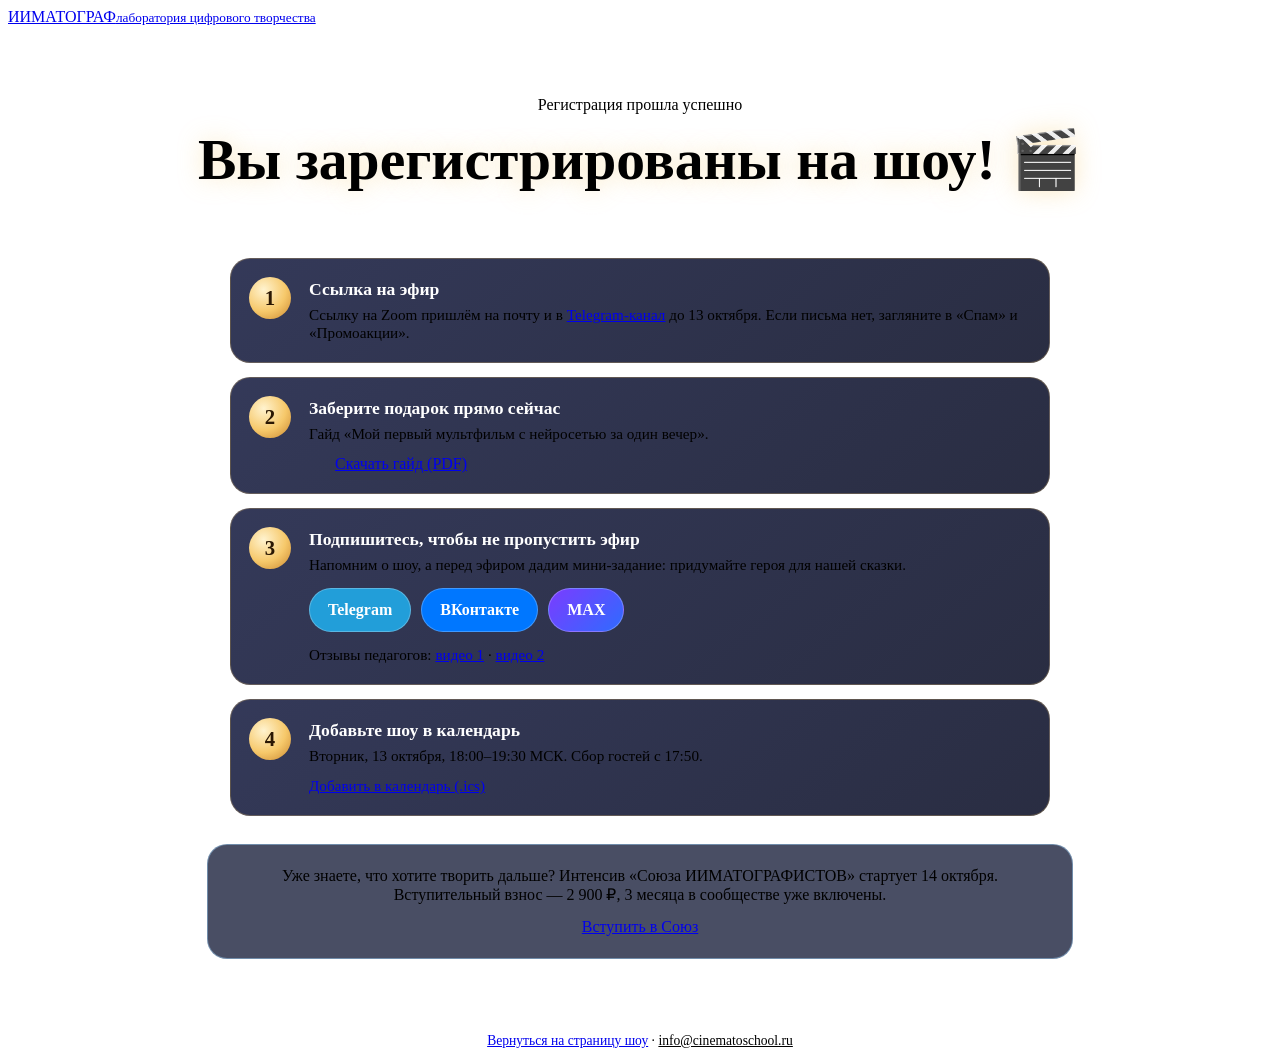
==== spasibo.html @ 4dfb10ea "Add files via upload" ====
<!DOCTYPE html>
<html lang="ru"><head><meta charset="utf-8"><meta name="viewport" content="width=device-width, initial-scale=1">
<title>Вы зарегистрированы на шоу 13 октября | ИИМАТОГРАФ</title>
<link rel="stylesheet" href="https://fonts.googleapis.com/css2?family=Cormorant+Garamond:ital,wght@0,600;0,700;1,600&family=Manrope:wght@400;600;700;800&display=swap&subset=cyrillic">
<meta name="description" content="Регистрация на бесплатное шоу «Искусственный интеллект для души, творчества и вдохновения» 13 октября, 18:00 МСК. Скачайте гайд, подпишитесь на каналы и добавьте шоу в календарь.">
<meta name="robots" content="noindex">
<meta name="theme-color" content="#070a1c">
<link rel="icon" href="favicon.ico" sizes="any">
<link rel="icon" href="favicon.svg" type="image/svg+xml">
<link rel="icon" href="favicon-32.png" sizes="32x32" type="image/png">
<link rel="apple-touch-icon" href="apple-touch-icon.png">
<meta property="og:title" content="Вы зарегистрированы на шоу 13 октября">
<meta property="og:image" content="https://kan7739684-max.github.io/show-1310/og-image.jpg">
<link rel="stylesheet" href="css/style.css">
<!-- Яндекс Метрика и пиксель VK: вставить сюда (цель «Регистрация»), когда будут счётчики. Сейчас не подключены. -->
<style>
.thx{padding:70px 0 60px;text-align:center}
.thx h1{margin:16px auto 0;font-family:var(--serif);font-size:clamp(2.2rem,7vw,3.6rem);line-height:1.05;color:var(--gold-2);text-shadow:0 0 24px rgba(246,200,106,.4)}
.thx .lead{color:#fff}
.tsteps{display:grid;gap:14px;max-width:820px;margin:34px auto 0;padding:0;list-style:none;text-align:left;counter-reset:c}
.tsteps li{position:relative;padding:20px 20px 20px 78px;border-radius:20px;background:linear-gradient(140deg,rgba(24,30,66,.88),rgba(12,16,40,.88));border:1px solid rgba(246,200,106,.25)}
.tsteps li::before{counter-increment:c;content:counter(c);position:absolute;left:18px;top:18px;width:42px;height:42px;border-radius:50%;display:grid;place-items:center;font-family:var(--serif);font-weight:700;font-size:1.3rem;color:#2a1703;background:radial-gradient(circle at 35% 30%,#fff3cf,#f6c86a 55%,#c9862f)}
.tsteps h3{margin:0;color:#fff;font-size:1.1rem}
.tsteps p{margin:6px 0 0;color:var(--muted);font-size:.95rem}
.socials{display:flex;flex-wrap:wrap;gap:10px;margin-top:14px}
.soc{display:inline-flex;align-items:center;gap:8px;padding:12px 18px;border-radius:999px;font-weight:800;text-decoration:none;color:#fff;border:1px solid rgba(255,255,255,.25)}
.soc.tg{background:#229ED9}.soc.vk{background:#0077FF}.soc.max{background:linear-gradient(135deg,#7b3cff,#2f6bff)}.soc.yt{background:#c4302b}
.soc small{font-weight:600;opacity:.85}
.mini-soyuz{max-width:820px;margin:28px auto 0;padding:22px;border-radius:20px;border:1px solid rgba(159,216,255,.45);background:rgba(13,19,48,.75);text-align:center}
.mini-soyuz p{margin:0 0 14px;color:var(--text)}
</style></head>
<body>
<div class="page-bg" aria-hidden="true"></div>
<header class="topbar" style="position:relative"><div class="wrap"><a class="logo" href="index.html">ИИМАТОГРАФ<small>лаборатория цифрового творчества</small></a></div></header>
<main class="thx"><div class="wrap">
  <span class="eyebrow">Регистрация прошла успешно</span>
  <h1>Вы зарегистрированы на шоу! 🎬</h1>
  <p class="lead">«Искусственный интеллект для души, творчества и вдохновения» — вторник, 13 октября, 18:00 МСК, Zoom.</p>
  <ol class="tsteps">
    <li><h3>Ссылка на эфир</h3><p>Ссылку на Zoom пришлём на почту и в <a class="link-gold" href="https://t.me/+AKOOHI-GBakxNzUy" target="_blank" rel="noopener">Telegram-канал</a> до 13 октября. Если письма нет, загляните в «Спам» и «Промоакции».</p></li>
    <li><h3>Заберите подарок прямо сейчас</h3><p>Гайд «Мой первый мультфильм с нейросетью за один вечер».</p><p style="margin-top:12px"><a class="btn" style="padding:14px 26px;font-size:1rem" href="gaid.pdf" download="Gaid_Moy_pervyy_multfilm.pdf">Скачать гайд (PDF)</a></p></li>
    <li><h3>Подпишитесь, чтобы не пропустить эфир</h3><p>Напомним о шоу, а перед эфиром дадим мини-задание: придумайте героя для нашей сказки.</p>
      <div class="socials"><a class="soc tg" href="https://t.me/+AKOOHI-GBakxNzUy" target="_blank" rel="noopener">Telegram</a><a class="soc vk" href="https://vk.ru/kino_pritchi" target="_blank" rel="noopener">ВКонтакте</a><a class="soc max" href="https://max.ru/join/v24cNRBgyVcJ0jRERlIljtIofo5lcW4U6NdD8YJnHGo" target="_blank" rel="noopener">MAX</a></div><p style="margin-top:14px">Отзывы педагогов: <a class="link-gold" href="https://youtube.com/shorts/ALOI1r8Axno" target="_blank" rel="noopener">видео 1</a> · <a class="link-gold" href="https://youtube.com/shorts/0h6yJG08rAQ" target="_blank" rel="noopener">видео 2</a></p></li>
    <li><h3>Добавьте шоу в календарь</h3><p>Вторник, 13 октября, 18:00–19:30 МСК. Сбор гостей с 17:50.</p><p style="margin-top:12px"><a class="link-gold" href="show-1310.ics" download>Добавить в календарь (.ics)</a></p></li>
  </ol>
  <div class="mini-soyuz"><p>Уже знаете, что хотите творить дальше? Интенсив «Союза ИИМАТОГРАФИСТОВ» стартует 14 октября. Вступительный взнос — 2&nbsp;900&nbsp;₽, 3 месяца в сообществе уже включены.</p><a class="btn-ice" href="https://cinematoschool.ru/iimatograf_pay" target="_blank" rel="noopener">Вступить в Союз</a></div>
</div></main>
<footer><div class="wrap" style="text-align:center;font-size:.85rem;color:var(--muted)"><p><a class="link-gold" href="index.html">Вернуться на страницу шоу</a> · <a href="mailto:info@cinematoschool.ru" style="color:var(--gold-2)">info@cinematoschool.ru</a></p></div></footer>
</body></html>
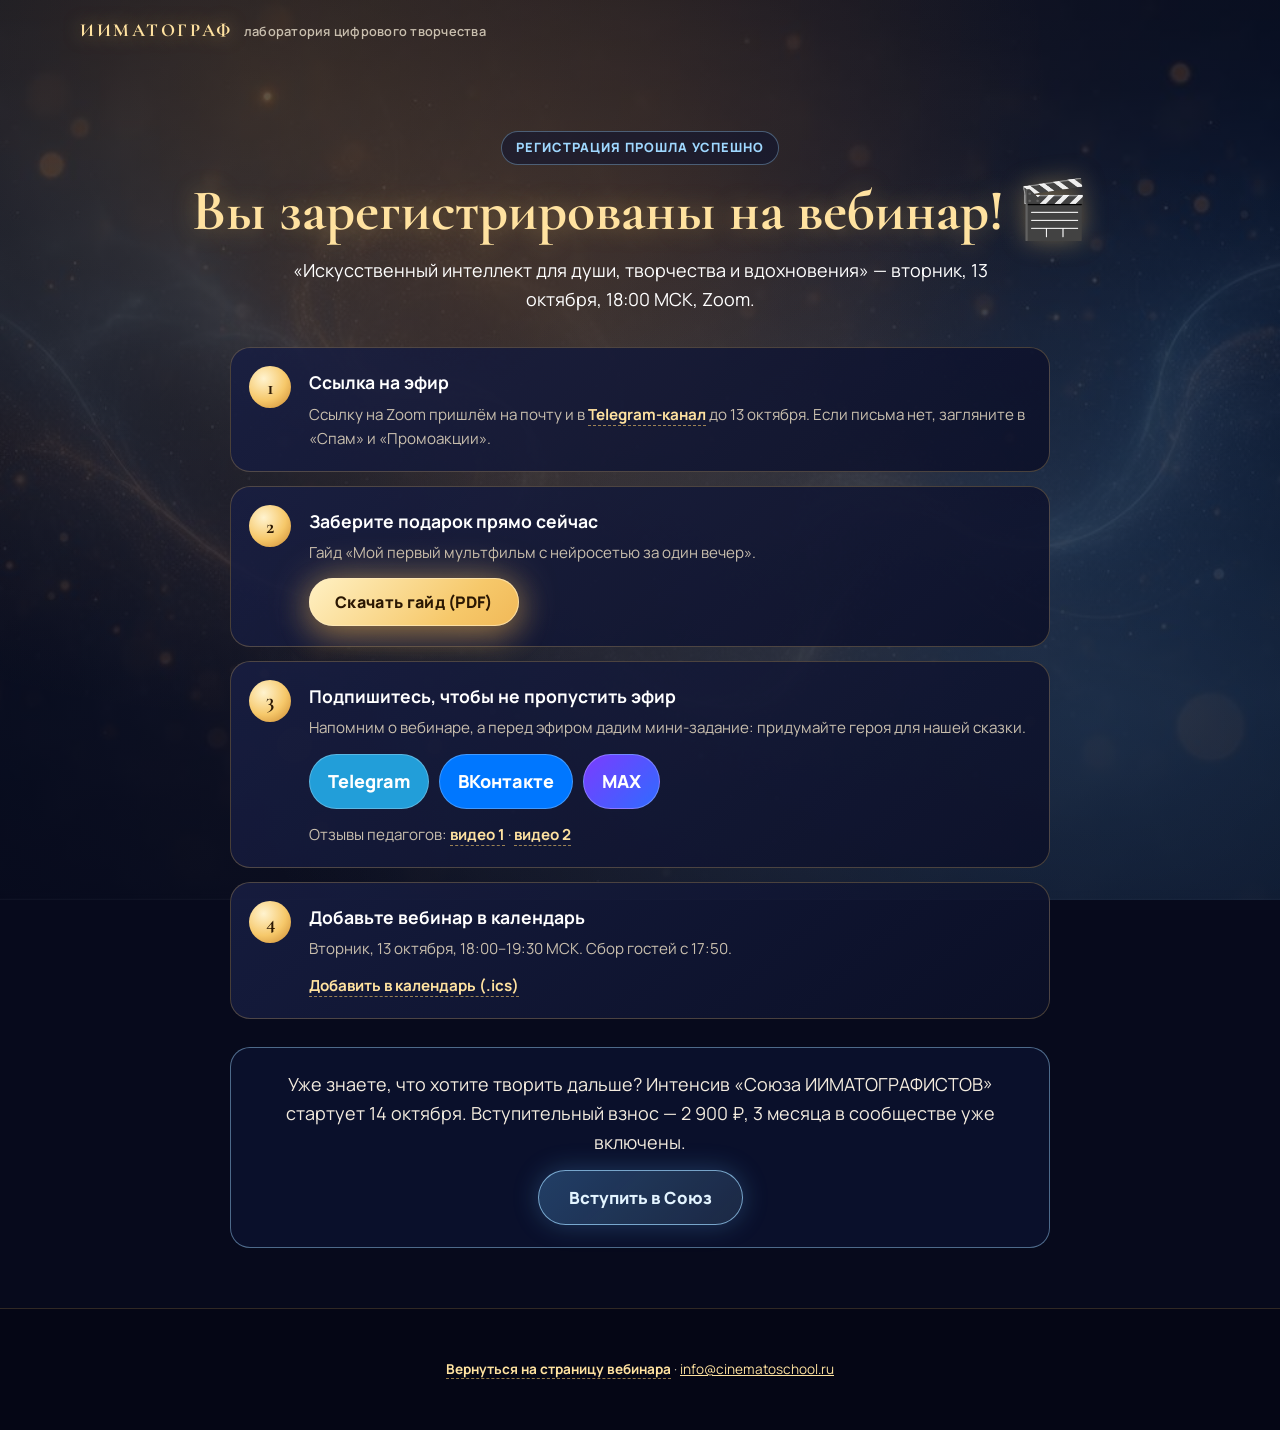
==== commit 000485eb: "Шоу → вебинар" ====
--- a/spasibo.html
+++ b/spasibo.html
@@ -1,15 +1,15 @@
 <!DOCTYPE html>
 <html lang="ru"><head><meta charset="utf-8"><meta name="viewport" content="width=device-width, initial-scale=1">
-<title>Вы зарегистрированы на шоу 13 октября | ИИМАТОГРАФ</title>
+<title>Вы зарегистрированы на вебинар 13 октября | ИИМАТОГРАФ</title>
 <link rel="stylesheet" href="https://fonts.googleapis.com/css2?family=Cormorant+Garamond:ital,wght@0,600;0,700;1,600&family=Manrope:wght@400;600;700;800&display=swap&subset=cyrillic">
-<meta name="description" content="Регистрация на бесплатное шоу «Искусственный интеллект для души, творчества и вдохновения» 13 октября, 18:00 МСК. Скачайте гайд, подпишитесь на каналы и добавьте шоу в календарь.">
+<meta name="description" content="Регистрация на бесплатный вебинар «Искусственный интеллект для души, творчества и вдохновения» 13 октября, 18:00 МСК. Скачайте гайд, подпишитесь на каналы и добавьте вебинар в календарь.">
 <meta name="robots" content="noindex">
 <meta name="theme-color" content="#070a1c">
 <link rel="icon" href="favicon.ico" sizes="any">
 <link rel="icon" href="favicon.svg" type="image/svg+xml">
 <link rel="icon" href="favicon-32.png" sizes="32x32" type="image/png">
 <link rel="apple-touch-icon" href="apple-touch-icon.png">
-<meta property="og:title" content="Вы зарегистрированы на шоу 13 октября">
+<meta property="og:title" content="Вы зарегистрированы на вебинар 13 октября">
 <meta property="og:image" content="https://kan7739684-max.github.io/show-1310/og-image.jpg">
 <link rel="stylesheet" href="css/style.css">
 <!-- Яндекс Метрика и пиксель VK: вставить сюда (цель «Регистрация»), когда будут счётчики. Сейчас не подключены. -->
@@ -34,16 +34,16 @@
 <header class="topbar" style="position:relative"><div class="wrap"><a class="logo" href="index.html">ИИМАТОГРАФ<small>лаборатория цифрового творчества</small></a></div></header>
 <main class="thx"><div class="wrap">
   <span class="eyebrow">Регистрация прошла успешно</span>
-  <h1>Вы зарегистрированы на шоу! 🎬</h1>
+  <h1>Вы зарегистрированы на вебинар! 🎬</h1>
   <p class="lead">«Искусственный интеллект для души, творчества и вдохновения» — вторник, 13 октября, 18:00 МСК, Zoom.</p>
   <ol class="tsteps">
     <li><h3>Ссылка на эфир</h3><p>Ссылку на Zoom пришлём на почту и в <a class="link-gold" href="https://t.me/+AKOOHI-GBakxNzUy" target="_blank" rel="noopener">Telegram-канал</a> до 13 октября. Если письма нет, загляните в «Спам» и «Промоакции».</p></li>
     <li><h3>Заберите подарок прямо сейчас</h3><p>Гайд «Мой первый мультфильм с нейросетью за один вечер».</p><p style="margin-top:12px"><a class="btn" style="padding:14px 26px;font-size:1rem" href="gaid.pdf" download="Gaid_Moy_pervyy_multfilm.pdf">Скачать гайд (PDF)</a></p></li>
-    <li><h3>Подпишитесь, чтобы не пропустить эфир</h3><p>Напомним о шоу, а перед эфиром дадим мини-задание: придумайте героя для нашей сказки.</p>
+    <li><h3>Подпишитесь, чтобы не пропустить эфир</h3><p>Напомним о вебинаре, а перед эфиром дадим мини-задание: придумайте героя для нашей сказки.</p>
       <div class="socials"><a class="soc tg" href="https://t.me/+AKOOHI-GBakxNzUy" target="_blank" rel="noopener">Telegram</a><a class="soc vk" href="https://vk.ru/kino_pritchi" target="_blank" rel="noopener">ВКонтакте</a><a class="soc max" href="https://max.ru/join/v24cNRBgyVcJ0jRERlIljtIofo5lcW4U6NdD8YJnHGo" target="_blank" rel="noopener">MAX</a></div><p style="margin-top:14px">Отзывы педагогов: <a class="link-gold" href="https://youtube.com/shorts/ALOI1r8Axno" target="_blank" rel="noopener">видео 1</a> · <a class="link-gold" href="https://youtube.com/shorts/0h6yJG08rAQ" target="_blank" rel="noopener">видео 2</a></p></li>
-    <li><h3>Добавьте шоу в календарь</h3><p>Вторник, 13 октября, 18:00–19:30 МСК. Сбор гостей с 17:50.</p><p style="margin-top:12px"><a class="link-gold" href="show-1310.ics" download>Добавить в календарь (.ics)</a></p></li>
+    <li><h3>Добавьте вебинар в календарь</h3><p>Вторник, 13 октября, 18:00–19:30 МСК. Сбор гостей с 17:50.</p><p style="margin-top:12px"><a class="link-gold" href="show-1310.ics" download>Добавить в календарь (.ics)</a></p></li>
   </ol>
   <div class="mini-soyuz"><p>Уже знаете, что хотите творить дальше? Интенсив «Союза ИИМАТОГРАФИСТОВ» стартует 14 октября. Вступительный взнос — 2&nbsp;900&nbsp;₽, 3 месяца в сообществе уже включены.</p><a class="btn-ice" href="https://cinematoschool.ru/iimatograf_pay" target="_blank" rel="noopener">Вступить в Союз</a></div>
 </div></main>
-<footer><div class="wrap" style="text-align:center;font-size:.85rem;color:var(--muted)"><p><a class="link-gold" href="index.html">Вернуться на страницу шоу</a> · <a href="mailto:info@cinematoschool.ru" style="color:var(--gold-2)">info@cinematoschool.ru</a></p></div></footer>
+<footer><div class="wrap" style="text-align:center;font-size:.85rem;color:var(--muted)"><p><a class="link-gold" href="index.html">Вернуться на страницу вебинара</a> · <a href="mailto:info@cinematoschool.ru" style="color:var(--gold-2)">info@cinematoschool.ru</a></p></div></footer>
 </body></html>
--- a/css/style.css
+++ b/css/style.css
@@ -0,0 +1,395 @@
+/* Лендинг шоу 13.10 — единая система с лендингом «Союза ИИМАТОГРАФИСТОВ» */
+:root{
+  --navy:#070a1c; --navy-2:#0d1330; --card:#141a3c;
+  --gold:#f6c86a; --gold-2:#ffe2a0; --amber:#d9973a; --sepia:#8a5a2b;
+  --ice:#9fd8ff; --ice-2:#5fb8ff; --mint:#7dffb0;
+  --text:#f4ecdf; --muted:#c9bfae;
+  --serif:"Cormorant Garamond","PT Serif",Georgia,serif;
+  --sans:"Manrope",system-ui,-apple-system,"Segoe UI",Roboto,Arial,sans-serif;
+  --radius:22px;
+}
+*{box-sizing:border-box}
+html{scroll-behavior:smooth;-webkit-text-size-adjust:100%;overflow-x:hidden}
+body{margin:0;background:var(--navy);color:var(--text);font-family:var(--sans);font-size:17px;line-height:1.6;overflow-x:hidden}
+img{max-width:100%;display:block}
+a{color:inherit}
+.wrap{width:min(1120px,100% - 40px);margin-inline:auto}
+.page-bg{position:fixed;inset:0;z-index:-2;background:
+  radial-gradient(ellipse at 20% 10%,rgba(217,151,58,.18),transparent 55%),
+  radial-gradient(ellipse at 85% 80%,rgba(95,184,255,.16),transparent 55%),
+  linear-gradient(rgba(7,10,28,.74),rgba(7,10,28,.88)),url(../img/soyuz_bg.jpg) center/cover no-repeat,var(--navy)}
+.sparkles{position:fixed;inset:0;z-index:-1;pointer-events:none;overflow:hidden}
+.sparkles i{position:absolute;bottom:-10px;width:var(--s,4px);height:var(--s,4px);border-radius:50%;
+  background:radial-gradient(circle,#fff 0%,var(--c,#ffe2a0) 40%,transparent 70%);box-shadow:0 0 8px 2px var(--c,#f6c86a);
+  opacity:0;animation:rise var(--d,14s) linear var(--delay,0s) infinite}
+@keyframes rise{0%{transform:translate3d(0,0,0) scale(.6);opacity:0}10%{opacity:var(--o,.9)}50%{transform:translate3d(var(--x,30px),-50vh,0) scale(1)}90%{opacity:var(--o,.9)}100%{transform:translate3d(calc(var(--x,30px) * -1),-105vh,0) scale(.5);opacity:0}}
+
+/* header */
+.topbar{position:absolute;top:0;left:0;right:0;z-index:5;padding:16px 0}
+.topbar .wrap{display:flex;align-items:center;justify-content:space-between;gap:12px}
+.logo{font-family:var(--serif);font-weight:700;letter-spacing:.14em;font-size:1.15rem;color:var(--gold-2);text-decoration:none;text-shadow:0 0 18px rgba(246,200,106,.55)}
+.logo small{display:none}
+.top-cta{font-size:.9rem;font-weight:700;text-decoration:none;padding:9px 16px;border-radius:999px;border:1px solid rgba(246,200,106,.55);color:var(--gold-2);background:rgba(7,10,28,.45);backdrop-filter:blur(6px);white-space:nowrap}
+
+/* buttons */
+.btn{position:relative;display:inline-flex;align-items:center;justify-content:center;gap:10px;font-family:var(--sans);font-weight:800;font-size:1.12rem;letter-spacing:.02em;
+  color:#2a1703;text-decoration:none;padding:18px 36px;border-radius:999px;border:0;cursor:pointer;text-align:center;line-height:1.25;
+  background:linear-gradient(135deg,#fff1c4 0%,#f6c86a 35%,#e9a43f 70%,#ffd98a 100%);background-size:200% 200%;
+  box-shadow:0 0 0 1px rgba(255,236,190,.7) inset,0 10px 30px rgba(233,164,63,.35),0 0 40px rgba(246,200,106,.45);
+  animation:btnGlow 3.2s ease-in-out infinite,btnShift 6s ease-in-out infinite;transition:transform .2s;isolation:isolate}
+.btn:hover{transform:translateY(-2px) scale(1.03)}
+.btn svg{width:22px;height:22px;flex:none}
+@keyframes btnGlow{0%,100%{box-shadow:0 0 0 1px rgba(255,236,190,.7) inset,0 10px 30px rgba(233,164,63,.35),0 0 28px rgba(246,200,106,.4)}50%{box-shadow:0 0 0 1px rgba(255,236,190,.9) inset,0 12px 40px rgba(233,164,63,.5),0 0 64px rgba(246,200,106,.8)}}
+@keyframes btnShift{0%,100%{background-position:0% 50%}50%{background-position:100% 50%}}
+/* вторичная кнопка (Союз) — «ледяная», чтобы не спорить с главной */
+.btn-ice{display:inline-flex;align-items:center;justify-content:center;gap:10px;font-weight:800;font-size:1.05rem;text-decoration:none;
+  padding:16px 30px;border-radius:999px;color:#e3f4ff;text-align:center;line-height:1.25;
+  background:linear-gradient(135deg,rgba(95,184,255,.28),rgba(159,216,255,.12));border:1.5px solid rgba(159,216,255,.7);
+  box-shadow:0 0 26px rgba(95,184,255,.25);transition:.25s}
+.btn-ice:hover{background:linear-gradient(135deg,rgba(95,184,255,.42),rgba(159,216,255,.2));transform:translateY(-2px)}
+.link-gold{color:var(--gold-2);font-weight:700;text-decoration:none;border-bottom:1px dashed rgba(246,200,106,.6)}
+
+/* hero */
+.hero{position:relative;padding:92px 0 40px;text-align:center;overflow:hidden}
+.hero::before{content:"";position:absolute;inset:0;z-index:-1;background:
+  radial-gradient(ellipse 60% 50% at 15% 30%,rgba(217,151,58,.28),transparent 70%),
+  radial-gradient(ellipse 60% 50% at 85% 30%,rgba(95,184,255,.22),transparent 70%)}
+.eyebrow{display:inline-block;font-size:.8rem;font-weight:800;letter-spacing:.08em;text-transform:uppercase;color:var(--ice);padding:7px 14px;border-radius:999px;border:1px solid rgba(159,216,255,.35);background:rgba(13,19,48,.55);line-height:1.4}
+.hero h1{margin:20px auto 0;max-width:980px;font-family:var(--serif);font-weight:700;font-size:clamp(2.1rem,6.6vw,4.1rem);line-height:1.05;
+  background:linear-gradient(100deg,#d9a35a 0%,#ffe2a0 30%,#fff7e2 50%,#bfe6ff 68%,#8fd0ff 90%);-webkit-background-clip:text;background-clip:text;color:transparent;
+  filter:drop-shadow(0 0 22px rgba(246,200,106,.35));overflow-wrap:break-word}
+.hero-lead{margin:16px auto 0;max-width:760px;font-family:var(--serif);font-style:italic;font-weight:600;font-size:clamp(1.25rem,4.4vw,1.75rem);color:#fff;line-height:1.3}
+.hero-sub{margin:14px auto 0;max-width:680px;color:var(--muted)}
+.date-badge{display:inline-flex;align-items:center;gap:10px;margin:24px 0 0;padding:11px 22px;border-radius:999px;font-weight:800;font-size:1.06rem;color:var(--text);
+  background:linear-gradient(90deg,rgba(217,151,58,.22),rgba(95,184,255,.18));border:1px solid rgba(246,200,106,.45);box-shadow:0 0 24px rgba(246,200,106,.18)}
+.date-badge svg{width:20px;height:20px;flex:none;color:var(--gold)}
+.dot{width:8px;height:8px;border-radius:50%;background:var(--mint);box-shadow:0 0 10px var(--mint);animation:blink 1.6s infinite;flex:none}
+@keyframes blink{50%{opacity:.25}}
+.chips{display:flex;justify-content:center;flex-wrap:wrap;gap:8px;margin:14px 0 0;padding:0;list-style:none}
+.chips li{padding:6px 14px;border-radius:999px;font-size:.88rem;font-weight:800;letter-spacing:.06em;text-transform:uppercase;border:1px solid rgba(159,216,255,.4);background:rgba(13,19,48,.6);color:#e3f4ff}
+.chips li:first-child{border-color:rgba(125,255,176,.6);color:#c9ffe0}
+.hero .actions{margin-top:28px}
+.gift-note{display:inline-flex;align-items:center;gap:10px;margin:18px auto 0;max-width:640px;padding:10px 16px;border-radius:16px;background:rgba(13,19,48,.6);border:1px dashed rgba(246,200,106,.5);font-size:.95rem;color:var(--text);text-align:left}
+.gift-note b{color:var(--gold-2)}
+.countdown{display:flex;justify-content:center;gap:10px;margin:22px 0 0}
+.countdown div{min-width:74px;padding:10px 8px;border-radius:16px;background:rgba(13,19,48,.7);border:1px solid rgba(246,200,106,.3)}
+.countdown b{display:block;font-family:var(--serif);font-size:2rem;line-height:1;color:var(--gold-2)}
+.countdown span{font-size:.72rem;letter-spacing:.14em;text-transform:uppercase;color:var(--muted);font-weight:700}
+.banner{position:relative;margin:40px auto 0;max-width:1120px}
+.banner-frame{position:relative;aspect-ratio:16/9;border-radius:var(--radius);overflow:hidden;background:url(../img/soyuz_banner.jpg) center/cover no-repeat;
+  box-shadow:0 0 0 1px rgba(246,200,106,.35),0 30px 80px rgba(0,0,0,.6),0 0 80px rgba(246,200,106,.25)}
+.banner-frame::after{content:"";position:absolute;inset:0;background:radial-gradient(ellipse at 50% 50%,transparent 55%,rgba(7,10,28,.55) 100%)}
+.portal-glow{position:absolute;left:47%;top:48%;width:34%;aspect-ratio:1;transform:translate(-50%,-50%);border-radius:50%;pointer-events:none;z-index:1;
+  background:radial-gradient(circle,rgba(255,226,160,.38) 0%,rgba(246,200,106,.14) 40%,transparent 70%);mix-blend-mode:screen;animation:pulse 4s ease-in-out infinite}
+@keyframes pulse{0%,100%{opacity:.55;transform:translate(-50%,-50%) scale(.92)}50%{opacity:1;transform:translate(-50%,-50%) scale(1.08)}}
+.chain{display:flex;flex-wrap:wrap;justify-content:center;gap:6px 8px;margin:16px 0 0;padding:0;list-style:none;font-size:.82rem;font-weight:800;letter-spacing:.12em;text-transform:uppercase}
+.chain li{color:var(--gold-2)}
+.chain li:nth-child(even){color:var(--ice)}
+.chain li+li::before{content:"→";margin-right:8px;color:var(--muted)}
+
+/* sections */
+section{position:relative;padding:72px 0;overflow-x:hidden}
+@supports (overflow:clip){section{overflow-x:clip}}
+.sec-head{text-align:center;margin-bottom:34px;position:relative}
+.sec-head .ring-deco{position:absolute;left:50%;top:50%;width:220px;aspect-ratio:1;translate:-50% -50%;background:url(../img/soyuz_ring.jpg) center/contain no-repeat;mix-blend-mode:screen;opacity:.32;z-index:-1;pointer-events:none;animation:spin 60s linear infinite}
+@keyframes spin{to{rotate:360deg}}
+.sec-label{display:block;font-size:.78rem;letter-spacing:.24em;text-transform:uppercase;font-weight:800;color:var(--ice)}
+h2{margin:8px 0 0;font-family:var(--serif);font-weight:700;font-size:clamp(2rem,6.2vw,3.1rem);line-height:1.1;color:var(--gold-2);text-shadow:0 0 24px rgba(246,200,106,.35)}
+.lead{max-width:700px;margin:14px auto 0;color:var(--muted)}
+.center{text-align:center}
+.after{text-align:center;margin-top:34px}
+.alt{background:linear-gradient(rgba(7,10,28,.38),rgba(7,10,28,.38))}
+
+/* steps */
+.steps{display:grid;gap:16px;padding:0;margin:0;list-style:none;counter-reset:c}
+.step{position:relative;padding:22px 22px 22px 86px;border-radius:var(--radius);background:linear-gradient(140deg,rgba(24,30,66,.85),rgba(12,16,40,.85));border:1px solid rgba(246,200,106,.22);box-shadow:0 12px 40px rgba(0,0,0,.35)}
+.step::before{counter-increment:c;content:counter(c);position:absolute;left:18px;top:20px;width:50px;height:50px;border-radius:50%;display:grid;place-items:center;font-family:var(--serif);font-weight:700;font-size:1.5rem;color:#2a1703;
+  background:radial-gradient(circle at 35% 30%,#fff3cf,#f6c86a 55%,#c9862f);box-shadow:0 0 18px rgba(246,200,106,.6)}
+.step:nth-child(even)::before{background:radial-gradient(circle at 35% 30%,#f2fbff,#9fd8ff 55%,#4b9be0);box-shadow:0 0 18px rgba(159,216,255,.6);color:#06203a}
+.step .ico{position:absolute;right:18px;top:18px;width:30px;height:30px;color:var(--gold);opacity:.75}
+.step h3{margin:0;font-size:1.15rem;line-height:1.3;color:#fff;font-weight:800;padding-right:34px}
+.step p{margin:6px 0 0;color:var(--muted);font-size:.97rem}
+.step.final{border-color:rgba(246,200,106,.65);background:linear-gradient(140deg,rgba(80,56,20,.6),rgba(24,30,66,.85))}
+.callout{display:flex;gap:14px;align-items:center;max-width:820px;margin:28px auto 0;padding:18px 22px;border-radius:18px;background:linear-gradient(135deg,rgba(138,90,43,.35),rgba(95,184,255,.16));border:1px solid rgba(246,200,106,.35)}
+.callout svg{width:38px;height:38px;flex:none;color:var(--gold-2)}
+.callout p{margin:0;font-size:1.02rem;color:#fff}
+.callout b{color:var(--gold-2)}
+
+/* formula */
+.formula{display:grid;gap:14px;padding:0;margin:0;list-style:none}
+.formula li{padding:22px;border-radius:var(--radius);text-align:center;background:rgba(13,19,48,.7);border:1px solid rgba(159,216,255,.3)}
+.formula .who-is{display:block;font-family:var(--serif);font-weight:700;font-size:1.9rem;line-height:1.1;color:#fff}
+.formula .role{display:block;margin-top:6px;font-weight:800;letter-spacing:.14em;text-transform:uppercase;font-size:.85rem;color:var(--gold-2)}
+.formula li:nth-child(2) .role{color:var(--ice)}
+.formula p{margin:10px 0 0;color:var(--muted);font-size:.95rem}
+.formula svg{width:42px;height:42px;margin:0 auto 10px;color:var(--gold)}
+.formula li:nth-child(2) svg{color:var(--ice)}
+.novpn{display:grid;gap:22px;align-items:center;margin-top:28px;padding:24px;border-radius:var(--radius);background:linear-gradient(140deg,rgba(24,30,66,.85),rgba(12,16,40,.85));border:1px solid rgba(125,255,176,.35)}
+.novpn h3{margin:0;font-family:var(--serif);font-size:1.7rem;line-height:1.15;color:#fff}
+.novpn p{margin:8px 0 0;color:var(--muted)}
+.tools{display:flex;flex-wrap:wrap;gap:10px;margin:14px 0 0;padding:0;list-style:none}
+.tools li{padding:9px 18px;border-radius:999px;font-weight:800;background:rgba(125,255,176,.1);border:1px solid rgba(125,255,176,.5);color:#d6ffe8}
+.photo{border-radius:18px;aspect-ratio:16/9;background-size:cover;background-position:center;box-shadow:0 0 0 1px rgba(159,216,255,.35),0 20px 60px rgba(0,0,0,.5)}
+
+/* who */
+.who{display:flex;flex-wrap:wrap;justify-content:center;gap:10px;padding:0;margin:0;list-style:none}
+.who li{display:flex;align-items:center;gap:10px;padding:12px 18px;border-radius:999px;font-weight:800;color:#fff;background:linear-gradient(140deg,rgba(24,30,66,.85),rgba(12,16,40,.85));border:1px solid rgba(246,200,106,.25)}
+.who li::before{content:"";width:10px;height:10px;border-radius:50%;background:radial-gradient(circle at 35% 30%,#fff3cf,#f6c86a 55%,#c9862f);box-shadow:0 0 10px rgba(246,200,106,.7)}
+.who li:nth-child(even)::before{background:radial-gradient(circle at 35% 30%,#f2fbff,#9fd8ff 55%,#4b9be0)}
+.who li.all{font-family:var(--serif);font-style:italic;font-size:1.2rem;color:var(--gold-2);border-color:rgba(246,200,106,.5);background:linear-gradient(90deg,rgba(217,151,58,.22),rgba(95,184,255,.18))}
+.who li.all::before{display:none}
+.seg{display:grid;gap:14px;margin-top:28px}
+.seg article{padding:22px;border-radius:var(--radius);background:rgba(13,19,48,.72);border:1px solid rgba(159,216,255,.25)}
+.seg h3{margin:0;font-size:1.12rem;color:var(--gold-2)}
+.seg p{margin:8px 0 0;color:var(--muted);font-size:.97rem}
+.who-note{text-align:center;margin:24px auto 0;max-width:680px;font-family:var(--serif);font-style:italic;font-size:1.3rem;color:#fff}
+
+/* gifts */
+.gifts{display:grid;gap:16px}
+.gift{position:relative;padding:22px;border-radius:var(--radius);background:linear-gradient(140deg,rgba(24,30,66,.85),rgba(12,16,40,.85));border:1px solid rgba(246,200,106,.25);box-shadow:0 12px 40px rgba(0,0,0,.35)}
+.gift h3{margin:0;font-size:1.15rem;color:#fff;line-height:1.3}
+.gift p{margin:8px 0 0;color:var(--muted);font-size:.96rem}
+.gift .tag{display:inline-block;margin-bottom:10px;padding:4px 12px;border-radius:999px;font-size:.74rem;font-weight:800;letter-spacing:.12em;text-transform:uppercase;color:#2a1703;background:var(--gold)}
+.gift .tag.ice{background:var(--ice);color:#06203a}
+.gift.main{display:grid;gap:18px;align-items:center;border-color:rgba(246,200,106,.6)}
+.gift.main img{width:100%;max-width:240px;margin:0 auto;border-radius:10px;box-shadow:0 18px 50px rgba(0,0,0,.55),0 0 30px rgba(246,200,106,.25);transform:rotate(-3deg)}
+.gift.main h3{font-family:var(--serif);font-size:1.7rem;line-height:1.15;color:var(--gold-2)}
+.gift.main ul{margin:10px 0 0;padding-left:20px;color:var(--text)}
+.cert{aspect-ratio:1.414;border-radius:12px;margin-bottom:14px;display:grid;place-items:center;text-align:center;padding:10px;
+  background:linear-gradient(135deg,#fff8e6,#f3e1b5);color:#3a2a10;border:4px double #c9862f;font-family:var(--serif);font-weight:700;font-size:1.05rem;line-height:1.2}
+.cert small{display:block;font-family:var(--sans);font-size:.62rem;letter-spacing:.14em;text-transform:uppercase;color:#8a5a2b;font-weight:800}
+.titles{aspect-ratio:1.414;border-radius:12px;margin-bottom:14px;display:grid;place-items:center;text-align:center;background:#000;color:#fff;font-family:var(--serif);font-size:1rem;line-height:1.5;border:1px solid rgba(159,216,255,.35)}
+.titles em{display:block;color:var(--gold-2);font-style:normal;font-size:.68rem;letter-spacing:.2em;text-transform:uppercase;font-family:var(--sans);font-weight:800}
+
+/* host */
+.host{display:grid;gap:28px;align-items:center}
+.host-photo{position:relative;max-width:420px;margin:0 auto;width:100%}
+.host-photo .ph{position:relative;z-index:1;aspect-ratio:1/1;border-radius:50%;background:#e9e7e4 url(../img/host_alexander_square.jpg) center top/cover no-repeat;border:3px solid rgba(246,200,106,.8);box-shadow:0 0 0 10px rgba(246,200,106,.08),0 0 60px rgba(246,200,106,.35)}
+.host-photo .ring{position:absolute;inset:-12%;background:url(../img/soyuz_ring.jpg) center/contain no-repeat;mix-blend-mode:screen;opacity:.45;animation:spin 50s linear infinite;pointer-events:none}
+.host h3{margin:0;font-family:var(--serif);font-size:clamp(2rem,5vw,2.6rem);color:#fff;line-height:1.1}
+.host .role{margin:6px 0 0;color:var(--ice);font-weight:800;letter-spacing:.06em}
+.regalia{margin:18px 0 0;padding:0;list-style:none;display:grid;gap:10px}
+.regalia li{position:relative;padding-left:28px}
+.regalia li::before{content:"";position:absolute;left:0;top:.5em;width:12px;height:12px;border-radius:50%;background:radial-gradient(circle at 35% 30%,#fff3cf,#f6c86a 55%,#c9862f);box-shadow:0 0 10px rgba(246,200,106,.6)}
+.regalia b{color:var(--gold-2)}
+.quote{position:relative;margin:22px 0 0;padding:18px 22px 18px 26px;border-radius:18px;background:linear-gradient(135deg,rgba(138,90,43,.35),rgba(95,184,255,.16));border:1px solid rgba(246,200,106,.3);font-family:var(--serif);font-style:italic;font-weight:600;font-size:clamp(1.15rem,3.6vw,1.35rem);line-height:1.35;color:#fff}
+.quote::before{content:"";position:absolute;left:0;top:16px;bottom:16px;width:3px;border-radius:3px;background:linear-gradient(var(--gold),var(--ice))}
+
+/* works */
+.screen{position:relative;aspect-ratio:16/9;border-radius:var(--radius);overflow:hidden;background:#000 center/cover no-repeat;box-shadow:0 0 0 1px rgba(159,216,255,.3),0 30px 80px rgba(0,0,0,.55),0 0 60px rgba(95,184,255,.18);cursor:pointer;display:block;width:100%;border:0;padding:0}
+.screen::after{content:"";position:absolute;inset:0;background:linear-gradient(transparent 55%,rgba(0,0,0,.65))}
+.screen iframe{position:absolute;inset:0;width:100%;height:100%;border:0;z-index:3}
+.play{position:absolute;left:50%;top:50%;transform:translate(-50%,-50%);z-index:2;width:clamp(58px,10vw,84px);aspect-ratio:1;border-radius:50%;display:grid;place-items:center;
+  background:rgba(7,10,28,.45);border:2px solid rgba(255,226,160,.85);backdrop-filter:blur(4px);box-shadow:0 0 30px rgba(246,200,106,.6)}
+.play svg{width:40%;height:40%;margin-left:8%;fill:var(--gold-2)}
+.dur{position:absolute;right:12px;bottom:10px;z-index:2;font-size:.8rem;font-weight:800;padding:3px 9px;border-radius:999px;background:rgba(0,0,0,.65);color:#fff}
+.work-title{margin:14px 4px 0;font-family:var(--serif);font-weight:700;font-size:1.25rem;line-height:1.25;color:var(--gold-2);text-align:center}
+.work-cap{margin:4px 4px 0;font-weight:600;color:var(--muted);font-size:.92rem;text-align:center}
+.works{display:grid;gap:22px;margin-top:26px}
+.ph-box{position:relative;aspect-ratio:16/9;border-radius:var(--radius);display:grid;place-items:center;text-align:center;padding:16px;
+  background:repeating-linear-gradient(135deg,rgba(159,216,255,.06) 0 14px,rgba(159,216,255,.02) 14px 28px),rgba(13,19,48,.7);border:1.5px dashed rgba(159,216,255,.5);color:#cfe9ff;font-size:.9rem;font-weight:700}
+.ph-box .play{position:static;transform:none;margin:0 auto 10px}
+.reels-title{text-align:center;margin:44px 0 0;font-family:var(--serif);font-size:1.6rem;color:#fff}
+.reels{display:grid;grid-template-columns:repeat(4,1fr);gap:14px;margin-top:16px}
+.reel{position:relative;aspect-ratio:9/16;border-radius:18px;overflow:hidden;background:#000 center/cover no-repeat;box-shadow:0 0 0 1px rgba(246,200,106,.3),0 16px 40px rgba(0,0,0,.5)}
+.reel span{position:absolute;left:0;right:0;bottom:0;padding:30px 10px 10px;font-size:.82rem;font-weight:800;line-height:1.3;background:linear-gradient(transparent,rgba(0,0,0,.85));color:#fff}
+
+/* отзывы педагогов (блок 8): два вертикальных видео */
+.reviews2{display:grid;gap:28px;justify-content:center;grid-template-columns:minmax(0,320px)}
+.review-slot{margin:0}
+.vbox{position:relative;aspect-ratio:9/16;border-radius:var(--radius);overflow:hidden;background:#000;box-shadow:0 0 0 1px rgba(159,216,255,.3),0 30px 80px rgba(0,0,0,.55),0 0 60px rgba(95,184,255,.18)}
+.vbox video{position:absolute;inset:0;width:100%;height:100%;object-fit:cover;background:#000}
+.review-q{margin:12px 0 0;text-align:left;font-size:1.05rem}
+.cohost-ph.photo{background:url(../img/yakov_shvartsman_square.jpg) center/cover no-repeat;border:2px solid rgba(246,200,106,.8);box-shadow:0 0 30px rgba(246,200,106,.3)}
+.cohost .role{margin:6px 0 0;color:var(--ice);font-weight:700;line-height:1.4}
+.review-slot figcaption{margin-top:12px;text-align:center}
+.review-slot figcaption b{display:block;font-family:var(--serif);font-size:1.3rem;color:var(--gold-2)}
+.center{text-align:center}
+/* stories */
+.stories{display:grid;gap:16px}
+.story{padding:22px;border-radius:var(--radius);border:1.5px dashed rgba(246,200,106,.5);background:rgba(13,19,48,.6)}
+.story .avatar{width:64px;height:64px;border-radius:50%;background:rgba(246,200,106,.15);border:1.5px dashed rgba(246,200,106,.6);display:grid;place-items:center;font-size:.7rem;color:var(--gold-2);font-weight:800;margin-bottom:12px}
+.story p{margin:0;color:var(--muted);font-size:.95rem}
+.story b{color:#fff}
+.ph-note{display:block;max-width:760px;margin:22px auto 0;text-align:center;font-size:.86rem;color:#ffd3a0;padding:10px 14px;border-radius:12px;background:rgba(217,151,58,.12);border:1px dashed rgba(217,151,58,.6)}
+
+/* program */
+.timeline{max-width:820px;margin:0 auto;padding:0;list-style:none;position:relative}
+.timeline::before{content:"";position:absolute;left:84px;top:8px;bottom:8px;width:2px;background:linear-gradient(var(--gold),var(--ice))}
+.timeline li{position:relative;display:grid;grid-template-columns:70px 1fr;gap:34px;padding:10px 0}
+.timeline time{font-weight:800;color:var(--gold-2);text-align:right;font-variant-numeric:tabular-nums}
+.timeline li::after{content:"";position:absolute;left:79px;top:18px;width:12px;height:12px;border-radius:50%;background:var(--navy);border:2px solid var(--gold);box-shadow:0 0 10px rgba(246,200,106,.6)}
+.timeline li.peak::after{background:var(--gold);width:16px;height:16px;left:77px;top:16px}
+.timeline li.peak span{color:var(--gold-2);font-weight:800}
+.timeline li.soyuz::after{border-color:var(--ice)}
+.timeline span{color:var(--text)}
+.timeline small{display:block;color:var(--muted);font-size:.9rem}
+
+/* form */
+.reg{display:grid;gap:26px;align-items:start}
+.reg-info h2{text-align:left}
+.reg-info ul{margin:18px 0 0;padding:0;list-style:none;display:grid;gap:12px}
+.reg-info li{display:flex;gap:12px;align-items:flex-start}
+.reg-info li svg{width:24px;height:24px;flex:none;color:var(--gold);margin-top:2px}
+.form-card{padding:26px;border-radius:calc(var(--radius) + 4px);background:linear-gradient(160deg,rgba(28,34,74,.95),rgba(12,16,40,.95));border:1px solid rgba(246,200,106,.5);box-shadow:0 30px 80px rgba(0,0,0,.5),0 0 60px rgba(246,200,106,.15)}
+.form-card h3{margin:0 0 4px;font-family:var(--serif);font-size:1.7rem;color:#fff;line-height:1.15}
+.form-card .sub{margin:0 0 16px;color:var(--muted);font-size:.95rem}
+.field{display:block;margin:0 0 12px}
+.field span{display:block;font-size:.82rem;font-weight:800;letter-spacing:.04em;color:var(--muted);margin-bottom:5px}
+.field input,.field select{width:100%;font:inherit;font-size:1rem;color:#fff;padding:14px 16px;border-radius:14px;border:1px solid rgba(159,216,255,.35);background:rgba(7,10,28,.65);outline:none}
+.field input:focus,.field select:focus{border-color:var(--gold);box-shadow:0 0 0 3px rgba(246,200,106,.2)}
+.field select{appearance:none;background-image:linear-gradient(45deg,transparent 50%,var(--gold) 50%),linear-gradient(135deg,var(--gold) 50%,transparent 50%);background-position:calc(100% - 22px) 50%,calc(100% - 16px) 50%;background-size:6px 6px;background-repeat:no-repeat}
+.check{display:flex;gap:10px;align-items:flex-start;margin:10px 0 0;font-size:.85rem;color:var(--muted);line-height:1.45}
+.check input{width:20px;height:20px;flex:none;margin-top:1px;accent-color:var(--gold)}
+.check a{color:var(--gold-2)}
+.form-card .btn{width:100%;margin-top:18px}
+.fine{margin:12px 0 0;font-size:.85rem;color:var(--muted);text-align:center}
+.ok{display:none;text-align:center;padding:20px 0}
+.ok h3{color:var(--gold-2)}
+.form-card.sent form{display:none}.form-card.sent .ok{display:block}
+
+/* soyuz offer */
+.soyuz{padding:80px 0}
+.soyuz-box{position:relative;overflow:hidden;border-radius:calc(var(--radius) + 8px);padding:44px 22px;isolation:isolate;
+  box-shadow:0 0 0 1px rgba(159,216,255,.45),0 30px 90px rgba(0,0,0,.6),0 0 90px rgba(95,184,255,.18)}
+.soyuz-box::before{content:"";position:absolute;inset:0;z-index:-2;background:url(../img/soyuz_portal.jpg) center/cover no-repeat;opacity:.35;filter:saturate(1.1)}
+.soyuz-box::after{content:"";position:absolute;inset:0;z-index:-1;background:linear-gradient(180deg,rgba(7,10,28,.82),rgba(7,10,28,.94))}
+.soyuz-grid{display:grid;gap:22px;align-items:start;grid-template-areas:'head' 'price' 'list'}
+.s-head{grid-area:head}.s-list{grid-area:list}.price-card{grid-area:price}
+.incl-list{margin-top:0!important}
+.soyuz h2{text-align:left}
+.soyuz .lead{margin-left:0;text-align:left;color:#e7dfd1}
+.price-card{padding:24px;border-radius:var(--radius);background:linear-gradient(160deg,rgba(24,30,66,.95),rgba(12,16,40,.95));border:1px solid rgba(246,200,106,.55);text-align:center}
+.price-card .lbl{font-size:.8rem;font-weight:800;letter-spacing:.18em;text-transform:uppercase;color:var(--ice)}
+.price-card .price{font-family:var(--serif);font-weight:700;font-size:3.4rem;line-height:1;color:var(--gold-2);margin:8px 0 4px;text-shadow:0 0 24px rgba(246,200,106,.45)}
+.price-card .incl{margin:0;color:var(--muted);font-size:.95rem}
+.price-card .start{display:inline-flex;gap:8px;align-items:center;margin:14px 0 0;padding:8px 14px;border-radius:999px;background:rgba(125,255,176,.1);border:1px solid rgba(125,255,176,.45);font-weight:800;color:#d6ffe8;font-size:.95rem}
+.price-card .btn-ice{width:100%;margin-top:18px}
+.price-card .fine{margin-top:10px}
+.incl-list{display:grid;gap:12px;margin:22px 0 0;padding:0;list-style:none}
+.incl-list li{display:flex;gap:14px;align-items:flex-start;padding:14px 16px;border-radius:16px;background:rgba(13,19,48,.7);border:1px solid rgba(159,216,255,.22)}
+.incl-list svg{width:26px;height:26px;flex:none;color:var(--ice);margin-top:1px}
+.incl-list b{display:block;color:#fff}
+.incl-list span{display:block;color:var(--muted);font-size:.93rem}
+.incl-list li.key{border-color:rgba(246,200,106,.5)}
+.incl-list li.key svg{color:var(--gold)}
+
+/* faq */
+.faq{max-width:840px;margin:0 auto;display:grid;gap:12px}
+.faq details{border-radius:18px;background:rgba(13,19,48,.75);border:1px solid rgba(246,200,106,.22);padding:0 20px}
+.faq summary{cursor:pointer;list-style:none;padding:18px 34px 18px 0;font-weight:800;font-size:1.05rem;color:#fff;position:relative}
+.faq summary::-webkit-details-marker{display:none}
+.faq summary::after{content:"+";position:absolute;right:0;top:50%;transform:translateY(-50%);font-size:1.6rem;color:var(--gold);font-weight:400}
+.faq details[open] summary::after{content:"–"}
+.faq details p{margin:0 0 18px;color:var(--muted)}
+
+/* final cta */
+.cta{padding:40px 0 80px}
+.cta-box{position:relative;overflow:hidden;border-radius:calc(var(--radius) + 6px);text-align:center;padding:60px 22px;isolation:isolate;box-shadow:0 0 0 1px rgba(246,200,106,.4),0 30px 90px rgba(0,0,0,.6),0 0 90px rgba(246,200,106,.2)}
+.cta-box::before{content:"";position:absolute;inset:0;z-index:-3;background:url(../img/soyuz_banner.jpg) center/cover no-repeat;transform:scale(1.05)}
+.cta-box::after{content:"";position:absolute;inset:0;z-index:-2;background:radial-gradient(ellipse at 50% 50%,rgba(7,10,28,.55),rgba(7,10,28,.9) 75%),linear-gradient(rgba(7,10,28,.35),rgba(7,10,28,.6))}
+.cta h2{max-width:860px;margin-inline:auto;font-size:clamp(2rem,6.5vw,3.3rem)}
+.cta .actions{margin-top:26px}
+.cta .sub{margin:14px auto 0;max-width:640px;color:#fff;font-weight:600}
+.cta .second{margin:18px 0 0;font-size:.95rem;color:var(--muted)}
+
+/* footer */
+footer{padding:36px 0 calc(90px + env(safe-area-inset-bottom));border-top:1px solid rgba(246,200,106,.18);background:rgba(5,7,20,.85);font-size:.88rem;color:var(--muted)}
+.foot{display:grid;gap:22px}
+.fbrand{font-family:var(--serif);font-weight:700;letter-spacing:.14em;font-size:1.5rem;color:var(--gold-2)}
+.fsub{margin:2px 0 8px;font-style:italic;font-family:var(--serif);font-size:1.1rem}
+.foot a{color:var(--gold-2)}
+.foot p{margin:0 0 6px}
+.foot .logos{display:flex;gap:10px;align-items:center;margin-top:10px}
+.foot .logos span{padding:6px 10px;border-radius:8px;border:1px dashed rgba(201,191,174,.5);font-size:.72rem}
+
+/* sticky */
+.sticky{position:fixed;left:12px;right:12px;bottom:calc(12px + env(safe-area-inset-bottom));z-index:20;display:flex;transform:translateY(160%);transition:transform .45s ease}
+.sticky.show{transform:none}
+.sticky .btn{width:100%;padding:15px 20px;font-size:1.02rem}
+
+/* host: второй участник, партнёры, лицензия (блок доверия) */
+.cohost{display:grid;grid-template-columns:120px 1fr;gap:20px;align-items:center;max-width:760px;margin:40px auto 0;padding:20px 22px;border-radius:var(--radius);border:1px solid rgba(246,200,106,.22);background:linear-gradient(160deg,rgba(24,30,66,.85),rgba(12,16,40,.85))}
+.cohost-ph{width:120px;height:120px;border-radius:50%;display:grid;place-items:center;font-size:.72rem;font-weight:800;letter-spacing:.1em;color:var(--gold-2);background:rgba(246,200,106,.12);border:1.5px dashed rgba(246,200,106,.7)}
+.cohost-tag{display:inline-block;padding:3px 10px;border-radius:999px;font-size:.7rem;font-weight:800;letter-spacing:.12em;text-transform:uppercase;color:#06203a;background:var(--mint)}
+.cohost h3{margin:6px 0 0;font-family:var(--serif);font-size:1.9rem;color:#fff;line-height:1.1}
+.ph-line{margin:6px 0 0;color:#ffd3a0;font-weight:700;font-size:.92rem}
+.ph-line.small{font-size:.8rem;font-weight:600;opacity:.85}
+.trust{margin:44px auto 0;max-width:1000px;text-align:center}
+.trust-title{margin:6px 0 0;font-family:var(--serif);font-size:clamp(1.6rem,4.4vw,2.1rem);color:var(--gold-2)}
+.partners{list-style:none;margin:20px 0 0;padding:0;display:grid;gap:14px}
+.partners li{display:grid;gap:4px;justify-items:center;padding:18px 16px;border-radius:18px;border:1px solid rgba(159,216,255,.3);background:rgba(13,19,48,.7)}
+.partners b{color:#fff;font-size:1rem;line-height:1.3}
+.partners small{color:var(--muted);font-size:.82rem;line-height:1.35}
+.logo-ph{display:grid;place-items:center;width:120px;height:52px;margin-bottom:6px;border-radius:10px;border:1.5px dashed rgba(201,191,174,.55);font-size:.68rem;font-weight:800;letter-spacing:.08em;color:var(--muted)}
+.license{display:flex;gap:16px;align-items:flex-start;text-align:left;margin:16px 0 0;padding:20px 22px;border-radius:18px;border:1px solid rgba(246,200,106,.5);background:linear-gradient(135deg,rgba(138,90,43,.3),rgba(95,184,255,.12));box-shadow:0 0 40px rgba(246,200,106,.12)}
+.license svg{width:34px;height:34px;flex:none;color:var(--gold);margin-top:2px}
+.license b{display:block;color:var(--gold-2);font-size:1.05rem}
+.license p{margin:4px 0 0;color:#fff;font-size:.98rem;line-height:1.45}
+.license small{display:block;margin-top:4px;color:var(--muted);font-size:.84rem}
+.fsoc{margin-top:8px!important}
+.ph-inline{color:#ffd3a0;font-size:.85em}
+@media (min-width:720px){.partners{grid-template-columns:repeat(3,1fr)}.reviews2{grid-template-columns:repeat(2,minmax(0,300px));gap:40px}}
+/* block labels (макет: ?labels) */
+.blk-tag{display:none}
+.labels .blk-tag{display:block;position:absolute;left:10px;top:10px;z-index:30;padding:4px 10px;border-radius:8px;font:800 12px/1.3 var(--sans);letter-spacing:.06em;color:#06203a;background:#9fd8ff;box-shadow:0 2px 10px rgba(0,0,0,.4)}
+
+.js .reveal{opacity:0;transform:translateY(28px);transition:opacity .9s ease,transform .9s ease}
+.js .reveal.in{opacity:1;transform:none}
+
+@media (max-width:719px){
+  .cohost{grid-template-columns:1fr;text-align:center;justify-items:center}
+  .topbar .wrap{gap:8px}
+  .logo{font-size:1rem;letter-spacing:.1em}
+  .top-cta{font-size:.78rem;padding:8px 12px}
+  .hero{padding-top:84px}
+  .date-badge{font-size:.95rem;padding:10px 16px}
+  .countdown div{min-width:64px}
+  .countdown b{font-size:1.6rem}
+  .btn{padding:17px 24px;font-size:1.05rem}
+  .reels{grid-template-columns:repeat(4,62%);overflow-x:auto;scroll-snap-type:x mandatory;padding-bottom:8px}
+  .reel{scroll-snap-align:start}
+  .timeline::before{left:62px}
+  .timeline li{grid-template-columns:50px 1fr;gap:28px}
+  .timeline li::after{left:57px}
+  .timeline li.peak::after{left:55px}
+  .who li{padding:10px 14px;font-size:.95rem}
+  .reg-info h2,.soyuz h2{text-align:center}
+  .soyuz .lead{text-align:center}
+  .soyuz-box{padding:36px 16px}
+}
+@media (min-width:720px){
+  body{font-size:18px}
+  .hero{padding-top:112px}
+  .logo small{display:inline;font-family:var(--sans);font-weight:600;letter-spacing:.02em;font-size:.8rem;color:var(--muted);margin-left:10px;text-shadow:none}
+  .steps{grid-template-columns:repeat(2,1fr)}
+  .formula{grid-template-columns:repeat(3,1fr)}
+  .seg{grid-template-columns:repeat(3,1fr)}
+  .gifts{grid-template-columns:repeat(3,1fr)}
+  .gift.main{grid-column:1/-1;grid-template-columns:240px 1fr;gap:30px}
+  .works{grid-template-columns:repeat(2,1fr)}
+  .works .wide{grid-column:1/-1}
+  .stories{grid-template-columns:repeat(3,1fr)}
+  .sticky{display:none}
+  .foot{grid-template-columns:1fr 1.4fr}
+  footer{padding-bottom:36px}
+  .soyuz-box{padding:56px 44px}
+}
+@media (min-width:1000px){
+  .steps{grid-template-columns:repeat(3,1fr)}
+  .step{padding:80px 24px 26px}
+  .step::before{top:20px;left:24px}
+  .host{grid-template-columns:380px 1fr;gap:56px}
+  .novpn{grid-template-columns:1.1fr 1fr}
+  .reg{grid-template-columns:1fr 460px;gap:48px}
+  .soyuz-grid{grid-template-columns:1.25fr 1fr;gap:22px 44px;grid-template-areas:'head price' 'list price'}
+  .price-card{position:sticky;top:24px}
+}
+@media (prefers-reduced-motion:reduce){*,*::before,*::after{animation:none!important;transition:none!important}.js .reveal{opacity:1;transform:none}}
+
+/* production: карточка регистрации (GetCourse) */
+.reg-how{margin:6px 0 0;padding:0;list-style:none;counter-reset:r;display:grid;gap:10px}
+.reg-how li{position:relative;padding-left:40px;color:var(--text);font-size:.98rem;line-height:1.45}
+.reg-how li::before{counter-increment:r;content:counter(r);position:absolute;left:0;top:-2px;width:28px;height:28px;border-radius:50%;display:grid;place-items:center;font-weight:800;font-size:.85rem;color:#2a1703;background:radial-gradient(circle at 35% 30%,#fff3cf,#f6c86a 55%,#c9862f)}
+.form-card .btn{display:flex;justify-content:center}
+.partners li{padding:22px 16px}
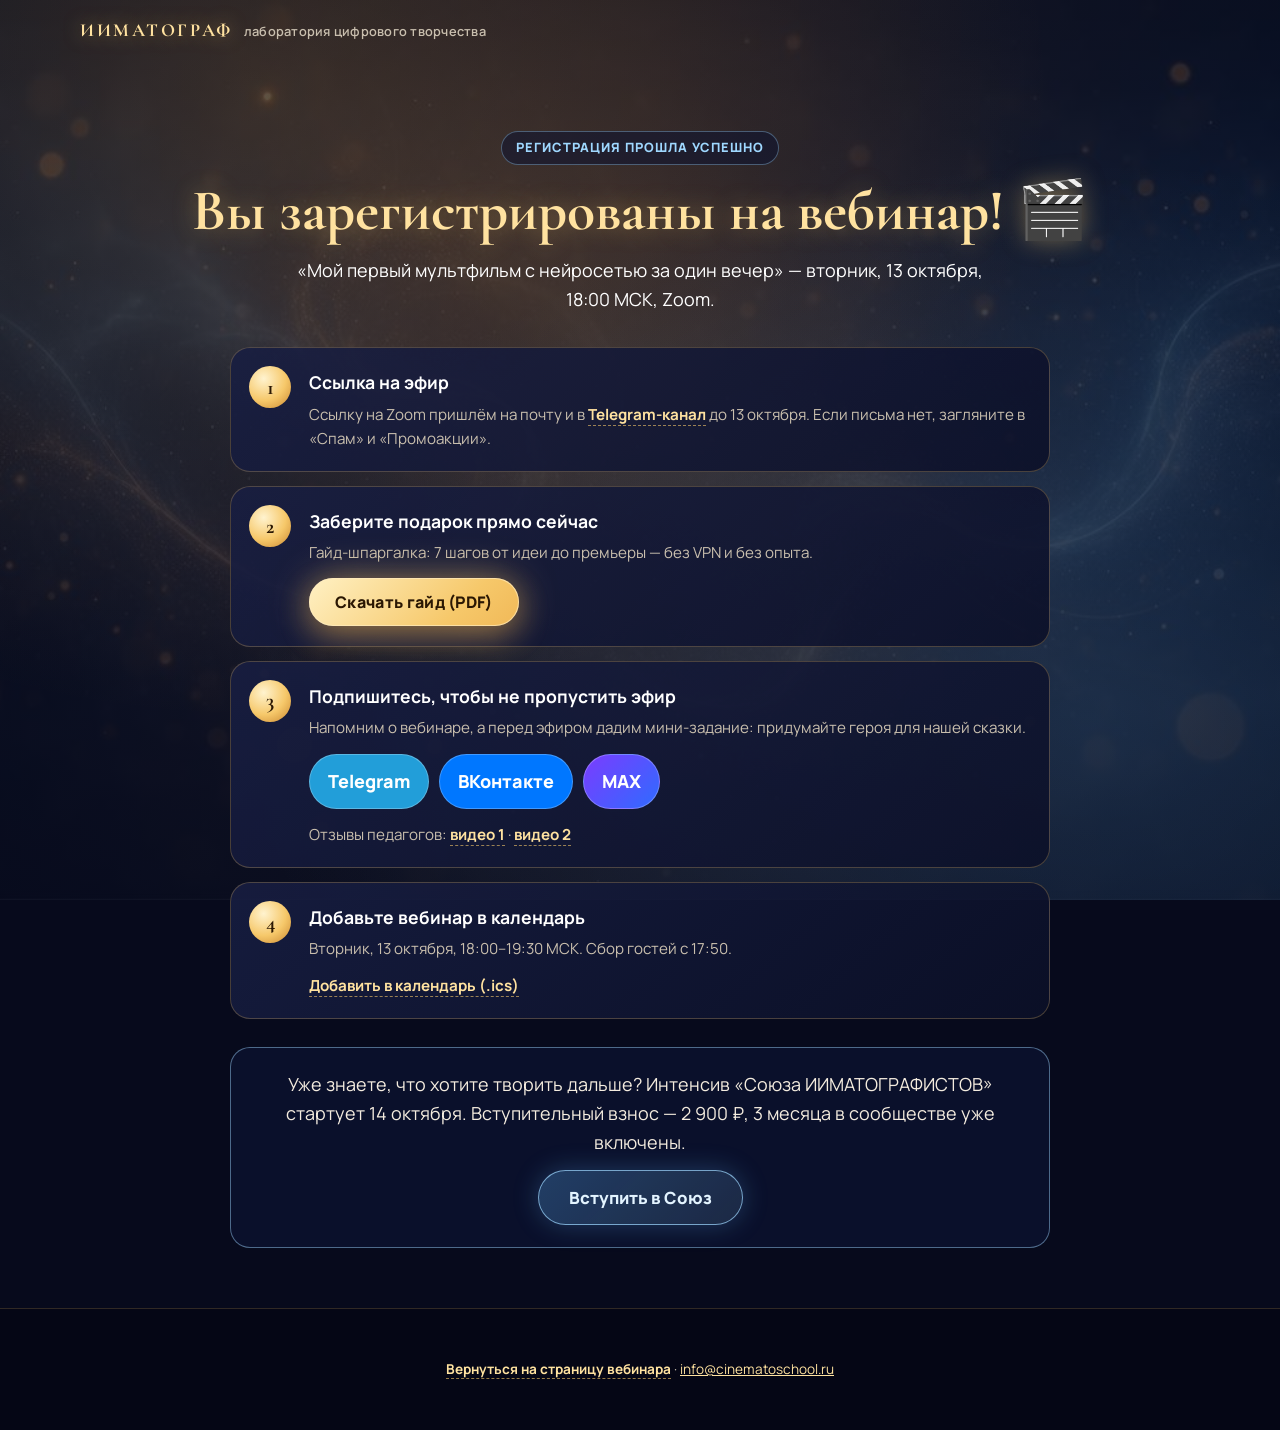
==== commit b3e65b40: "Новый заголовок" ====
--- a/spasibo.html
+++ b/spasibo.html
@@ -2,7 +2,7 @@
 <html lang="ru"><head><meta charset="utf-8"><meta name="viewport" content="width=device-width, initial-scale=1">
 <title>Вы зарегистрированы на вебинар 13 октября | ИИМАТОГРАФ</title>
 <link rel="stylesheet" href="https://fonts.googleapis.com/css2?family=Cormorant+Garamond:ital,wght@0,600;0,700;1,600&family=Manrope:wght@400;600;700;800&display=swap&subset=cyrillic">
-<meta name="description" content="Регистрация на бесплатный вебинар «Искусственный интеллект для души, творчества и вдохновения» 13 октября, 18:00 МСК. Скачайте гайд, подпишитесь на каналы и добавьте вебинар в календарь.">
+<meta name="description" content="Регистрация на бесплатный вебинар «Мой первый мультфильм с нейросетью за один вечер» 13 октября, 18:00 МСК. Скачайте гайд, подпишитесь на каналы и добавьте вебинар в календарь.">
 <meta name="robots" content="noindex">
 <meta name="theme-color" content="#070a1c">
 <link rel="icon" href="favicon.ico" sizes="any">
@@ -35,10 +35,10 @@
 <main class="thx"><div class="wrap">
   <span class="eyebrow">Регистрация прошла успешно</span>
   <h1>Вы зарегистрированы на вебинар! 🎬</h1>
-  <p class="lead">«Искусственный интеллект для души, творчества и вдохновения» — вторник, 13 октября, 18:00 МСК, Zoom.</p>
+  <p class="lead">«Мой первый мультфильм с нейросетью за один вечер» — вторник, 13 октября, 18:00 МСК, Zoom.</p>
   <ol class="tsteps">
     <li><h3>Ссылка на эфир</h3><p>Ссылку на Zoom пришлём на почту и в <a class="link-gold" href="https://t.me/+AKOOHI-GBakxNzUy" target="_blank" rel="noopener">Telegram-канал</a> до 13 октября. Если письма нет, загляните в «Спам» и «Промоакции».</p></li>
-    <li><h3>Заберите подарок прямо сейчас</h3><p>Гайд «Мой первый мультфильм с нейросетью за один вечер».</p><p style="margin-top:12px"><a class="btn" style="padding:14px 26px;font-size:1rem" href="gaid.pdf" download="Gaid_Moy_pervyy_multfilm.pdf">Скачать гайд (PDF)</a></p></li>
+    <li><h3>Заберите подарок прямо сейчас</h3><p>Гайд-шпаргалка: 7 шагов от идеи до премьеры — без VPN и без опыта.</p><p style="margin-top:12px"><a class="btn" style="padding:14px 26px;font-size:1rem" href="gaid.pdf" download="Gaid_Moy_pervyy_multfilm.pdf">Скачать гайд (PDF)</a></p></li>
     <li><h3>Подпишитесь, чтобы не пропустить эфир</h3><p>Напомним о вебинаре, а перед эфиром дадим мини-задание: придумайте героя для нашей сказки.</p>
       <div class="socials"><a class="soc tg" href="https://t.me/+AKOOHI-GBakxNzUy" target="_blank" rel="noopener">Telegram</a><a class="soc vk" href="https://vk.ru/kino_pritchi" target="_blank" rel="noopener">ВКонтакте</a><a class="soc max" href="https://max.ru/join/v24cNRBgyVcJ0jRERlIljtIofo5lcW4U6NdD8YJnHGo" target="_blank" rel="noopener">MAX</a></div><p style="margin-top:14px">Отзывы педагогов: <a class="link-gold" href="https://youtube.com/shorts/ALOI1r8Axno" target="_blank" rel="noopener">видео 1</a> · <a class="link-gold" href="https://youtube.com/shorts/0h6yJG08rAQ" target="_blank" rel="noopener">видео 2</a></p></li>
     <li><h3>Добавьте вебинар в календарь</h3><p>Вторник, 13 октября, 18:00–19:30 МСК. Сбор гостей с 17:50.</p><p style="margin-top:12px"><a class="link-gold" href="show-1310.ics" download>Добавить в календарь (.ics)</a></p></li>
--- a/css/style.css
+++ b/css/style.css
@@ -1,4 +1,4 @@
-/* Лендинг шоу 13.10 — единая система с лендингом «Союза ИИМАТОГРАФИСТОВ» */
+/* Лендинг вебинара 13.10 — единая система с лендингом «Союза ИИМАТОГРАФИСТОВ» */
 :root{
   --navy:#070a1c; --navy-2:#0d1330; --card:#141a3c;
   --gold:#f6c86a; --gold-2:#ffe2a0; --amber:#d9973a; --sepia:#8a5a2b;
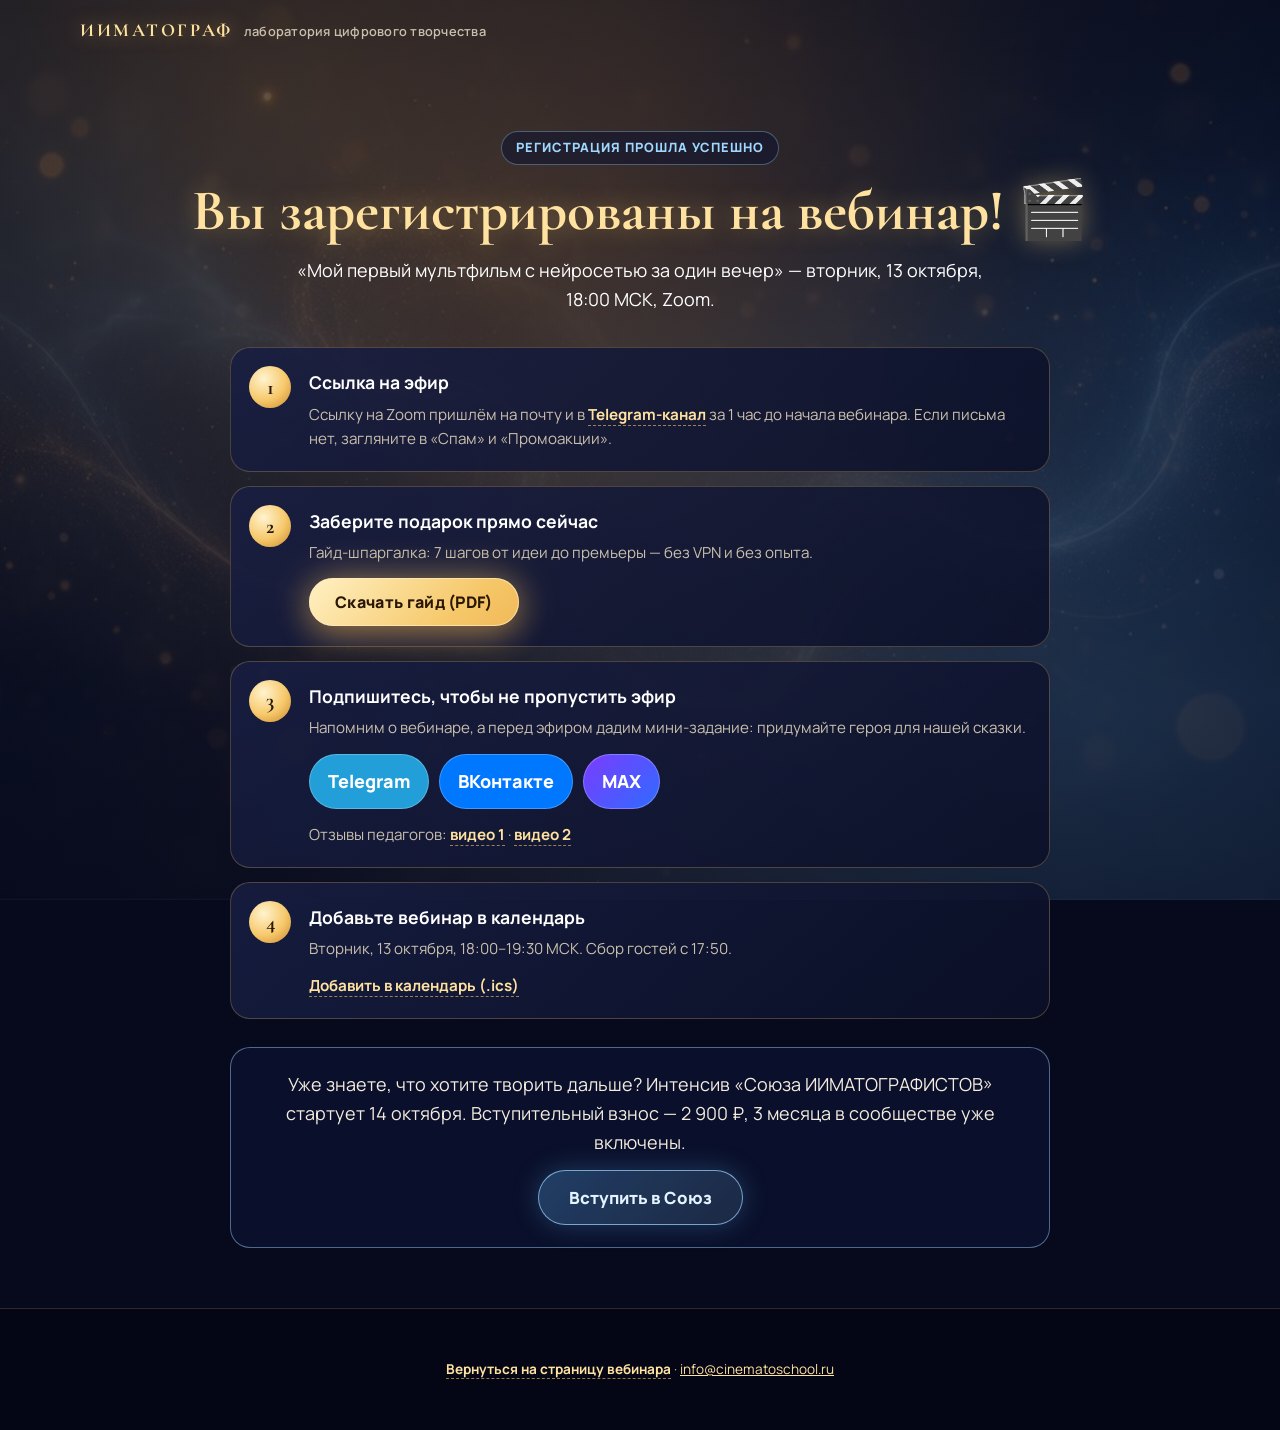
==== commit 1ba7bb7c: "Soyuz links to landing; Zoom link 1 hour before" ====
--- a/spasibo.html
+++ b/spasibo.html
@@ -37,13 +37,13 @@
   <h1>Вы зарегистрированы на вебинар! 🎬</h1>
   <p class="lead">«Мой первый мультфильм с нейросетью за один вечер» — вторник, 13 октября, 18:00 МСК, Zoom.</p>
   <ol class="tsteps">
-    <li><h3>Ссылка на эфир</h3><p>Ссылку на Zoom пришлём на почту и в <a class="link-gold" href="https://t.me/+AKOOHI-GBakxNzUy" target="_blank" rel="noopener">Telegram-канал</a> до 13 октября. Если письма нет, загляните в «Спам» и «Промоакции».</p></li>
+    <li><h3>Ссылка на эфир</h3><p>Ссылку на Zoom пришлём на почту и в <a class="link-gold" href="https://t.me/+AKOOHI-GBakxNzUy" target="_blank" rel="noopener">Telegram-канал</a> за 1 час до начала вебинара. Если письма нет, загляните в «Спам» и «Промоакции».</p></li>
     <li><h3>Заберите подарок прямо сейчас</h3><p>Гайд-шпаргалка: 7 шагов от идеи до премьеры — без VPN и без опыта.</p><p style="margin-top:12px"><a class="btn" style="padding:14px 26px;font-size:1rem" href="gaid.pdf" download="Gaid_Moy_pervyy_multfilm.pdf">Скачать гайд (PDF)</a></p></li>
     <li><h3>Подпишитесь, чтобы не пропустить эфир</h3><p>Напомним о вебинаре, а перед эфиром дадим мини-задание: придумайте героя для нашей сказки.</p>
       <div class="socials"><a class="soc tg" href="https://t.me/+AKOOHI-GBakxNzUy" target="_blank" rel="noopener">Telegram</a><a class="soc vk" href="https://vk.ru/kino_pritchi" target="_blank" rel="noopener">ВКонтакте</a><a class="soc max" href="https://max.ru/join/v24cNRBgyVcJ0jRERlIljtIofo5lcW4U6NdD8YJnHGo" target="_blank" rel="noopener">MAX</a></div><p style="margin-top:14px">Отзывы педагогов: <a class="link-gold" href="https://youtube.com/shorts/ALOI1r8Axno" target="_blank" rel="noopener">видео 1</a> · <a class="link-gold" href="https://youtube.com/shorts/0h6yJG08rAQ" target="_blank" rel="noopener">видео 2</a></p></li>
     <li><h3>Добавьте вебинар в календарь</h3><p>Вторник, 13 октября, 18:00–19:30 МСК. Сбор гостей с 17:50.</p><p style="margin-top:12px"><a class="link-gold" href="show-1310.ics" download>Добавить в календарь (.ics)</a></p></li>
   </ol>
-  <div class="mini-soyuz"><p>Уже знаете, что хотите творить дальше? Интенсив «Союза ИИМАТОГРАФИСТОВ» стартует 14 октября. Вступительный взнос — 2&nbsp;900&nbsp;₽, 3 месяца в сообществе уже включены.</p><a class="btn-ice" href="https://cinematoschool.ru/iimatograf_pay" target="_blank" rel="noopener">Вступить в Союз</a></div>
+  <div class="mini-soyuz"><p>Уже знаете, что хотите творить дальше? Интенсив «Союза ИИМАТОГРАФИСТОВ» стартует 14 октября. Вступительный взнос — 2&nbsp;900&nbsp;₽, 3 месяца в сообществе уже включены.</p><a class="btn-ice" href="https://kan7739684-max.github.io/iimatograf-landing/" target="_blank" rel="noopener">Вступить в Союз</a></div>
 </div></main>
 <footer><div class="wrap" style="text-align:center;font-size:.85rem;color:var(--muted)"><p><a class="link-gold" href="index.html">Вернуться на страницу вебинара</a> · <a href="mailto:info@cinematoschool.ru" style="color:var(--gold-2)">info@cinematoschool.ru</a></p></div></footer>
 </body></html>
--- a/css/style.css
+++ b/css/style.css
@@ -56,8 +56,9 @@
   radial-gradient(ellipse 60% 50% at 85% 30%,rgba(95,184,255,.22),transparent 70%)}
 .eyebrow{display:inline-block;font-size:.8rem;font-weight:800;letter-spacing:.08em;text-transform:uppercase;color:var(--ice);padding:7px 14px;border-radius:999px;border:1px solid rgba(159,216,255,.35);background:rgba(13,19,48,.55);line-height:1.4}
 .hero h1{margin:20px auto 0;max-width:980px;font-family:var(--serif);font-weight:700;font-size:clamp(2.1rem,6.6vw,4.1rem);line-height:1.05;
-  background:linear-gradient(100deg,#d9a35a 0%,#ffe2a0 30%,#fff7e2 50%,#bfe6ff 68%,#8fd0ff 90%);-webkit-background-clip:text;background-clip:text;color:transparent;
-  filter:drop-shadow(0 0 22px rgba(246,200,106,.35));overflow-wrap:break-word}
+  color:#fff;text-shadow:0 0 26px rgba(246,200,106,.28);overflow-wrap:break-word}
+.nw{white-space:nowrap}
+.hero h1 .hl{color:var(--gold);text-shadow:0 0 26px rgba(246,200,106,.6)}
 .hero-lead{margin:16px auto 0;max-width:760px;font-family:var(--serif);font-style:italic;font-weight:600;font-size:clamp(1.25rem,4.4vw,1.75rem);color:#fff;line-height:1.3}
 .hero-sub{margin:14px auto 0;max-width:680px;color:var(--muted)}
 .date-badge{display:inline-flex;align-items:center;gap:10px;margin:24px 0 0;padding:11px 22px;border-radius:999px;font-weight:800;font-size:1.06rem;color:var(--text);
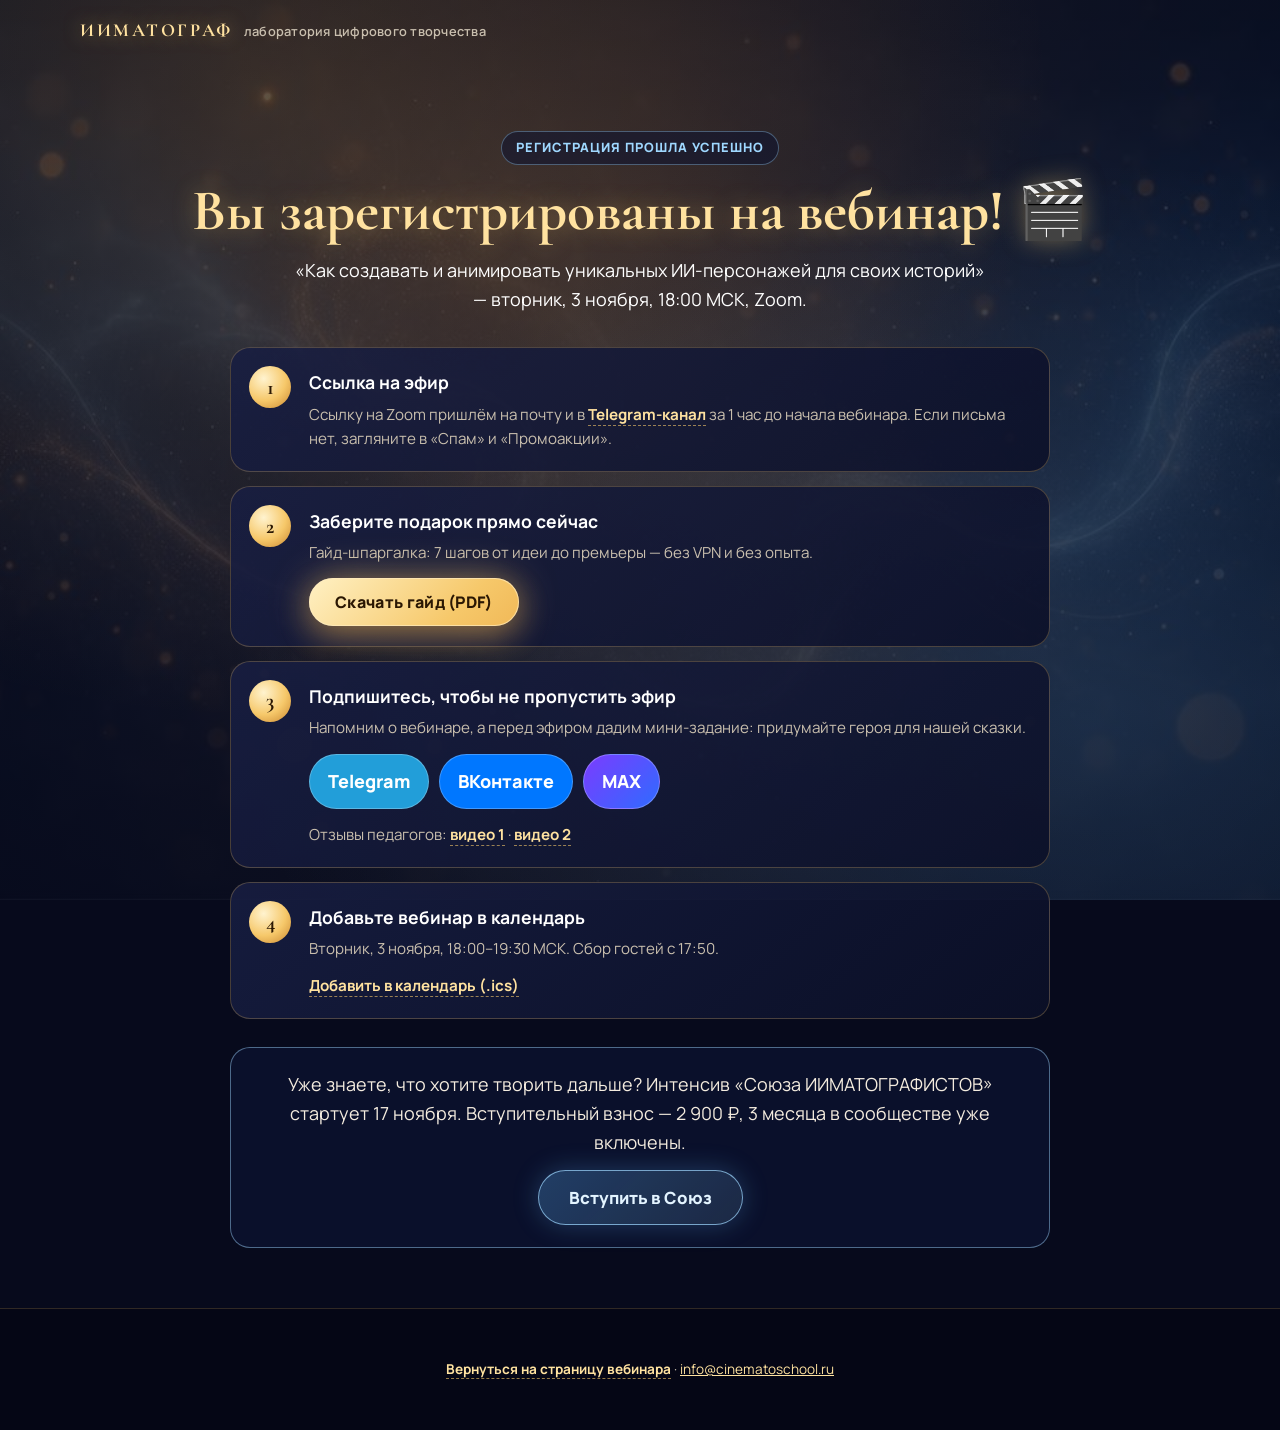
==== commit be475d3e: "Update show-1310 landing for webinar 3 Nov 2026 New topic: AI characters for stories. Hero lead with" ====
--- a/spasibo.html
+++ b/spasibo.html
@@ -1,15 +1,15 @@
 <!DOCTYPE html>
 <html lang="ru"><head><meta charset="utf-8"><meta name="viewport" content="width=device-width, initial-scale=1">
-<title>Вы зарегистрированы на вебинар 13 октября | ИИМАТОГРАФ</title>
+<title>Вы зарегистрированы на вебинар 3 ноября | ИИМАТОГРАФ</title>
 <link rel="stylesheet" href="https://fonts.googleapis.com/css2?family=Cormorant+Garamond:ital,wght@0,600;0,700;1,600&family=Manrope:wght@400;600;700;800&display=swap&subset=cyrillic">
-<meta name="description" content="Регистрация на бесплатный вебинар «Мой первый мультфильм с нейросетью за один вечер» 13 октября, 18:00 МСК. Скачайте гайд, подпишитесь на каналы и добавьте вебинар в календарь.">
+<meta name="description" content="Регистрация на бесплатный вебинар «Как создавать и анимировать уникальных ИИ-персонажей для своих историй» 3 ноября, 18:00 МСК. Скачайте гайд, подпишитесь на каналы и добавьте вебинар в календарь.">
 <meta name="robots" content="noindex">
 <meta name="theme-color" content="#070a1c">
 <link rel="icon" href="favicon.ico" sizes="any">
 <link rel="icon" href="favicon.svg" type="image/svg+xml">
 <link rel="icon" href="favicon-32.png" sizes="32x32" type="image/png">
 <link rel="apple-touch-icon" href="apple-touch-icon.png">
-<meta property="og:title" content="Вы зарегистрированы на вебинар 13 октября">
+<meta property="og:title" content="Вы зарегистрированы на вебинар 3 ноября">
 <meta property="og:image" content="https://kan7739684-max.github.io/show-1310/og-image.jpg">
 <link rel="stylesheet" href="css/style.css">
 <!-- Яндекс Метрика и пиксель VK: вставить сюда (цель «Регистрация»), когда будут счётчики. Сейчас не подключены. -->
@@ -35,15 +35,15 @@
 <main class="thx"><div class="wrap">
   <span class="eyebrow">Регистрация прошла успешно</span>
   <h1>Вы зарегистрированы на вебинар! 🎬</h1>
-  <p class="lead">«Мой первый мультфильм с нейросетью за один вечер» — вторник, 13 октября, 18:00 МСК, Zoom.</p>
+  <p class="lead">«Как создавать и анимировать уникальных ИИ-персонажей для своих историй» — вторник, 3 ноября, 18:00 МСК, Zoom.</p>
   <ol class="tsteps">
     <li><h3>Ссылка на эфир</h3><p>Ссылку на Zoom пришлём на почту и в <a class="link-gold" href="https://t.me/+AKOOHI-GBakxNzUy" target="_blank" rel="noopener">Telegram-канал</a> за 1 час до начала вебинара. Если письма нет, загляните в «Спам» и «Промоакции».</p></li>
     <li><h3>Заберите подарок прямо сейчас</h3><p>Гайд-шпаргалка: 7 шагов от идеи до премьеры — без VPN и без опыта.</p><p style="margin-top:12px"><a class="btn" style="padding:14px 26px;font-size:1rem" href="gaid.pdf" download="Gaid_Moy_pervyy_multfilm.pdf">Скачать гайд (PDF)</a></p></li>
     <li><h3>Подпишитесь, чтобы не пропустить эфир</h3><p>Напомним о вебинаре, а перед эфиром дадим мини-задание: придумайте героя для нашей сказки.</p>
       <div class="socials"><a class="soc tg" href="https://t.me/+AKOOHI-GBakxNzUy" target="_blank" rel="noopener">Telegram</a><a class="soc vk" href="https://vk.ru/kino_pritchi" target="_blank" rel="noopener">ВКонтакте</a><a class="soc max" href="https://max.ru/join/v24cNRBgyVcJ0jRERlIljtIofo5lcW4U6NdD8YJnHGo" target="_blank" rel="noopener">MAX</a></div><p style="margin-top:14px">Отзывы педагогов: <a class="link-gold" href="https://youtube.com/shorts/ALOI1r8Axno" target="_blank" rel="noopener">видео 1</a> · <a class="link-gold" href="https://youtube.com/shorts/0h6yJG08rAQ" target="_blank" rel="noopener">видео 2</a></p></li>
-    <li><h3>Добавьте вебинар в календарь</h3><p>Вторник, 13 октября, 18:00–19:30 МСК. Сбор гостей с 17:50.</p><p style="margin-top:12px"><a class="link-gold" href="show-1310.ics" download>Добавить в календарь (.ics)</a></p></li>
+    <li><h3>Добавьте вебинар в календарь</h3><p>Вторник, 3 ноября, 18:00–19:30 МСК. Сбор гостей с 17:50.</p><p style="margin-top:12px"><a class="link-gold" href="show-1310.ics" download>Добавить в календарь (.ics)</a></p></li>
   </ol>
-  <div class="mini-soyuz"><p>Уже знаете, что хотите творить дальше? Интенсив «Союза ИИМАТОГРАФИСТОВ» стартует 14 октября. Вступительный взнос — 2&nbsp;900&nbsp;₽, 3 месяца в сообществе уже включены.</p><a class="btn-ice" href="https://kan7739684-max.github.io/iimatograf-landing/" target="_blank" rel="noopener">Вступить в Союз</a></div>
+  <div class="mini-soyuz"><p>Уже знаете, что хотите творить дальше? Интенсив «Союза ИИМАТОГРАФИСТОВ» стартует 17 ноября. Вступительный взнос — 2&nbsp;900&nbsp;₽, 3 месяца в сообществе уже включены.</p><a class="btn-ice" href="https://kan7739684-max.github.io/iimatograf-landing/" target="_blank" rel="noopener">Вступить в Союз</a></div>
 </div></main>
 <footer><div class="wrap" style="text-align:center;font-size:.85rem;color:var(--muted)"><p><a class="link-gold" href="index.html">Вернуться на страницу вебинара</a> · <a href="mailto:info@cinematoschool.ru" style="color:var(--gold-2)">info@cinematoschool.ru</a></p></div></footer>
 </body></html>
--- a/css/style.css
+++ b/css/style.css
@@ -1,4 +1,4 @@
-/* Лендинг вебинара 13.10 — единая система с лендингом «Союза ИИМАТОГРАФИСТОВ» */
+/* Лендинг вебинара 03.11 — единая система с лендингом «Союза ИИМАТОГРАФИСТОВ» */
 :root{
   --navy:#070a1c; --navy-2:#0d1330; --card:#141a3c;
   --gold:#f6c86a; --gold-2:#ffe2a0; --amber:#d9973a; --sepia:#8a5a2b;
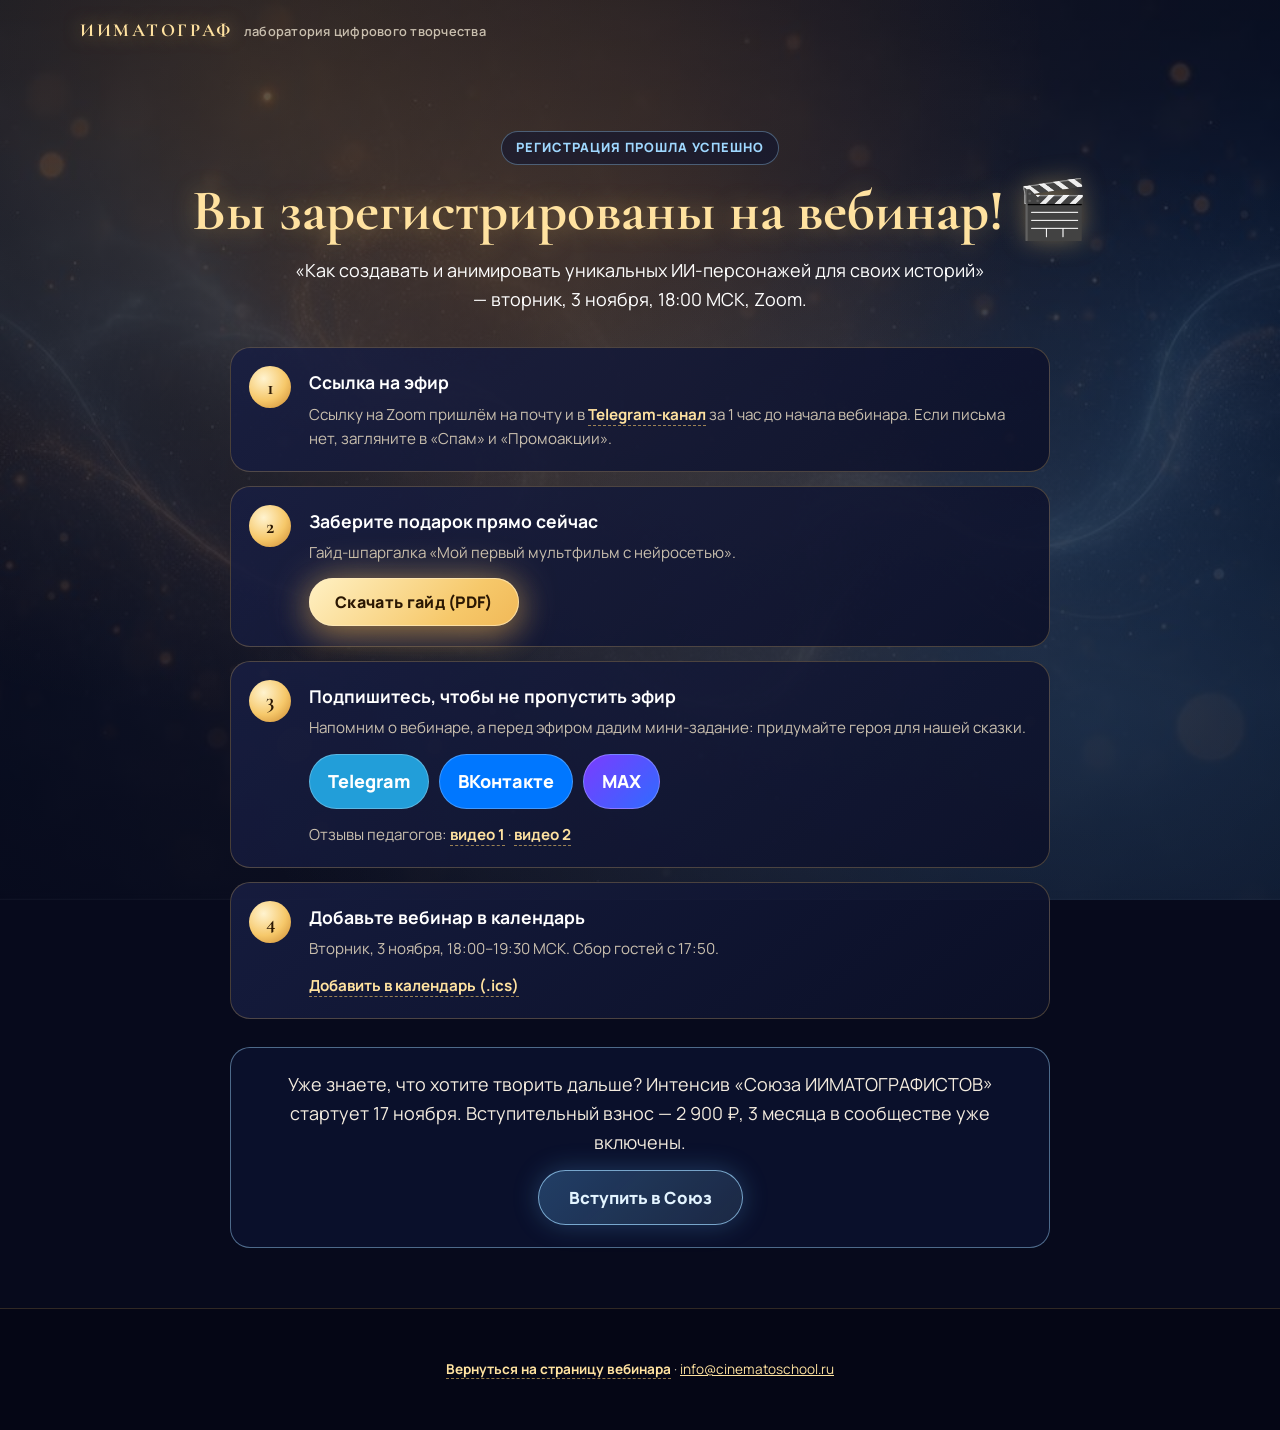
==== commit 9104952e: "Переименовать гайд в «Мой первый мультфильм с нейросетью»" ====
--- a/spasibo.html
+++ b/spasibo.html
@@ -38,7 +38,7 @@
   <p class="lead">«Как создавать и анимировать уникальных ИИ-персонажей для своих историй» — вторник, 3 ноября, 18:00 МСК, Zoom.</p>
   <ol class="tsteps">
     <li><h3>Ссылка на эфир</h3><p>Ссылку на Zoom пришлём на почту и в <a class="link-gold" href="https://t.me/+AKOOHI-GBakxNzUy" target="_blank" rel="noopener">Telegram-канал</a> за 1 час до начала вебинара. Если письма нет, загляните в «Спам» и «Промоакции».</p></li>
-    <li><h3>Заберите подарок прямо сейчас</h3><p>Гайд-шпаргалка: 7 шагов от идеи до премьеры — без VPN и без опыта.</p><p style="margin-top:12px"><a class="btn" style="padding:14px 26px;font-size:1rem" href="gaid.pdf" download="Gaid_Moy_pervyy_multfilm.pdf">Скачать гайд (PDF)</a></p></li>
+    <li><h3>Заберите подарок прямо сейчас</h3><p>Гайд-шпаргалка «Мой первый мультфильм с нейросетью».</p><p style="margin-top:12px"><a class="btn" style="padding:14px 26px;font-size:1rem" href="gaid.pdf" download="Moy_pervyy_multfilm_s_neyrosetyu.pdf">Скачать гайд (PDF)</a></p></li>
     <li><h3>Подпишитесь, чтобы не пропустить эфир</h3><p>Напомним о вебинаре, а перед эфиром дадим мини-задание: придумайте героя для нашей сказки.</p>
       <div class="socials"><a class="soc tg" href="https://t.me/+AKOOHI-GBakxNzUy" target="_blank" rel="noopener">Telegram</a><a class="soc vk" href="https://vk.ru/kino_pritchi" target="_blank" rel="noopener">ВКонтакте</a><a class="soc max" href="https://max.ru/join/v24cNRBgyVcJ0jRERlIljtIofo5lcW4U6NdD8YJnHGo" target="_blank" rel="noopener">MAX</a></div><p style="margin-top:14px">Отзывы педагогов: <a class="link-gold" href="https://youtube.com/shorts/ALOI1r8Axno" target="_blank" rel="noopener">видео 1</a> · <a class="link-gold" href="https://youtube.com/shorts/0h6yJG08rAQ" target="_blank" rel="noopener">видео 2</a></p></li>
     <li><h3>Добавьте вебинар в календарь</h3><p>Вторник, 3 ноября, 18:00–19:30 МСК. Сбор гостей с 17:50.</p><p style="margin-top:12px"><a class="link-gold" href="show-1310.ics" download>Добавить в календарь (.ics)</a></p></li>
--- a/css/style.css
+++ b/css/style.css
@@ -320,8 +320,14 @@
 .trust-title{margin:6px 0 0;font-family:var(--serif);font-size:clamp(1.6rem,4.4vw,2.1rem);color:var(--gold-2)}
 .partners{list-style:none;margin:20px 0 0;padding:0;display:grid;gap:14px}
 .partners li{display:grid;gap:4px;justify-items:center;padding:18px 16px;border-radius:18px;border:1px solid rgba(159,216,255,.3);background:rgba(13,19,48,.7)}
+.partners a{color:inherit;text-decoration:none}
+.partners a:hover b{color:var(--gold-2)}
 .partners b{color:#fff;font-size:1rem;line-height:1.3}
 .partners small{color:var(--muted);font-size:.82rem;line-height:1.35}
+.partner-logo{display:flex;align-items:center;justify-content:center;min-height:110px}
+.partner-logo a{display:flex;flex-direction:column;align-items:center;justify-content:center;gap:10px;text-align:center}
+.partner-logo img{width:112px;height:112px;object-fit:contain;display:block}
+.partner-logo b{max-width:11em}
 .logo-ph{display:grid;place-items:center;width:120px;height:52px;margin-bottom:6px;border-radius:10px;border:1.5px dashed rgba(201,191,174,.55);font-size:.68rem;font-weight:800;letter-spacing:.08em;color:var(--muted)}
 .license{display:flex;gap:16px;align-items:flex-start;text-align:left;margin:16px 0 0;padding:20px 22px;border-radius:18px;border:1px solid rgba(246,200,106,.5);background:linear-gradient(135deg,rgba(138,90,43,.3),rgba(95,184,255,.12));box-shadow:0 0 40px rgba(246,200,106,.12)}
 .license svg{width:34px;height:34px;flex:none;color:var(--gold);margin-top:2px}
@@ -330,7 +336,8 @@
 .license small{display:block;margin-top:4px;color:var(--muted);font-size:.84rem}
 .fsoc{margin-top:8px!important}
 .ph-inline{color:#ffd3a0;font-size:.85em}
-@media (min-width:720px){.partners{grid-template-columns:repeat(3,1fr)}.reviews2{grid-template-columns:repeat(2,minmax(0,300px));gap:40px}}
+@media (min-width:720px){.partners{grid-template-columns:repeat(2,1fr)}.reviews2{grid-template-columns:repeat(2,minmax(0,300px));gap:40px}}
+@media (min-width:1100px){.partners{grid-template-columns:repeat(4,1fr)}}
 /* block labels (макет: ?labels) */
 .blk-tag{display:none}
 .labels .blk-tag{display:block;position:absolute;left:10px;top:10px;z-index:30;padding:4px 10px;border-radius:8px;font:800 12px/1.3 var(--sans);letter-spacing:.06em;color:#06203a;background:#9fd8ff;box-shadow:0 2px 10px rgba(0,0,0,.4)}
